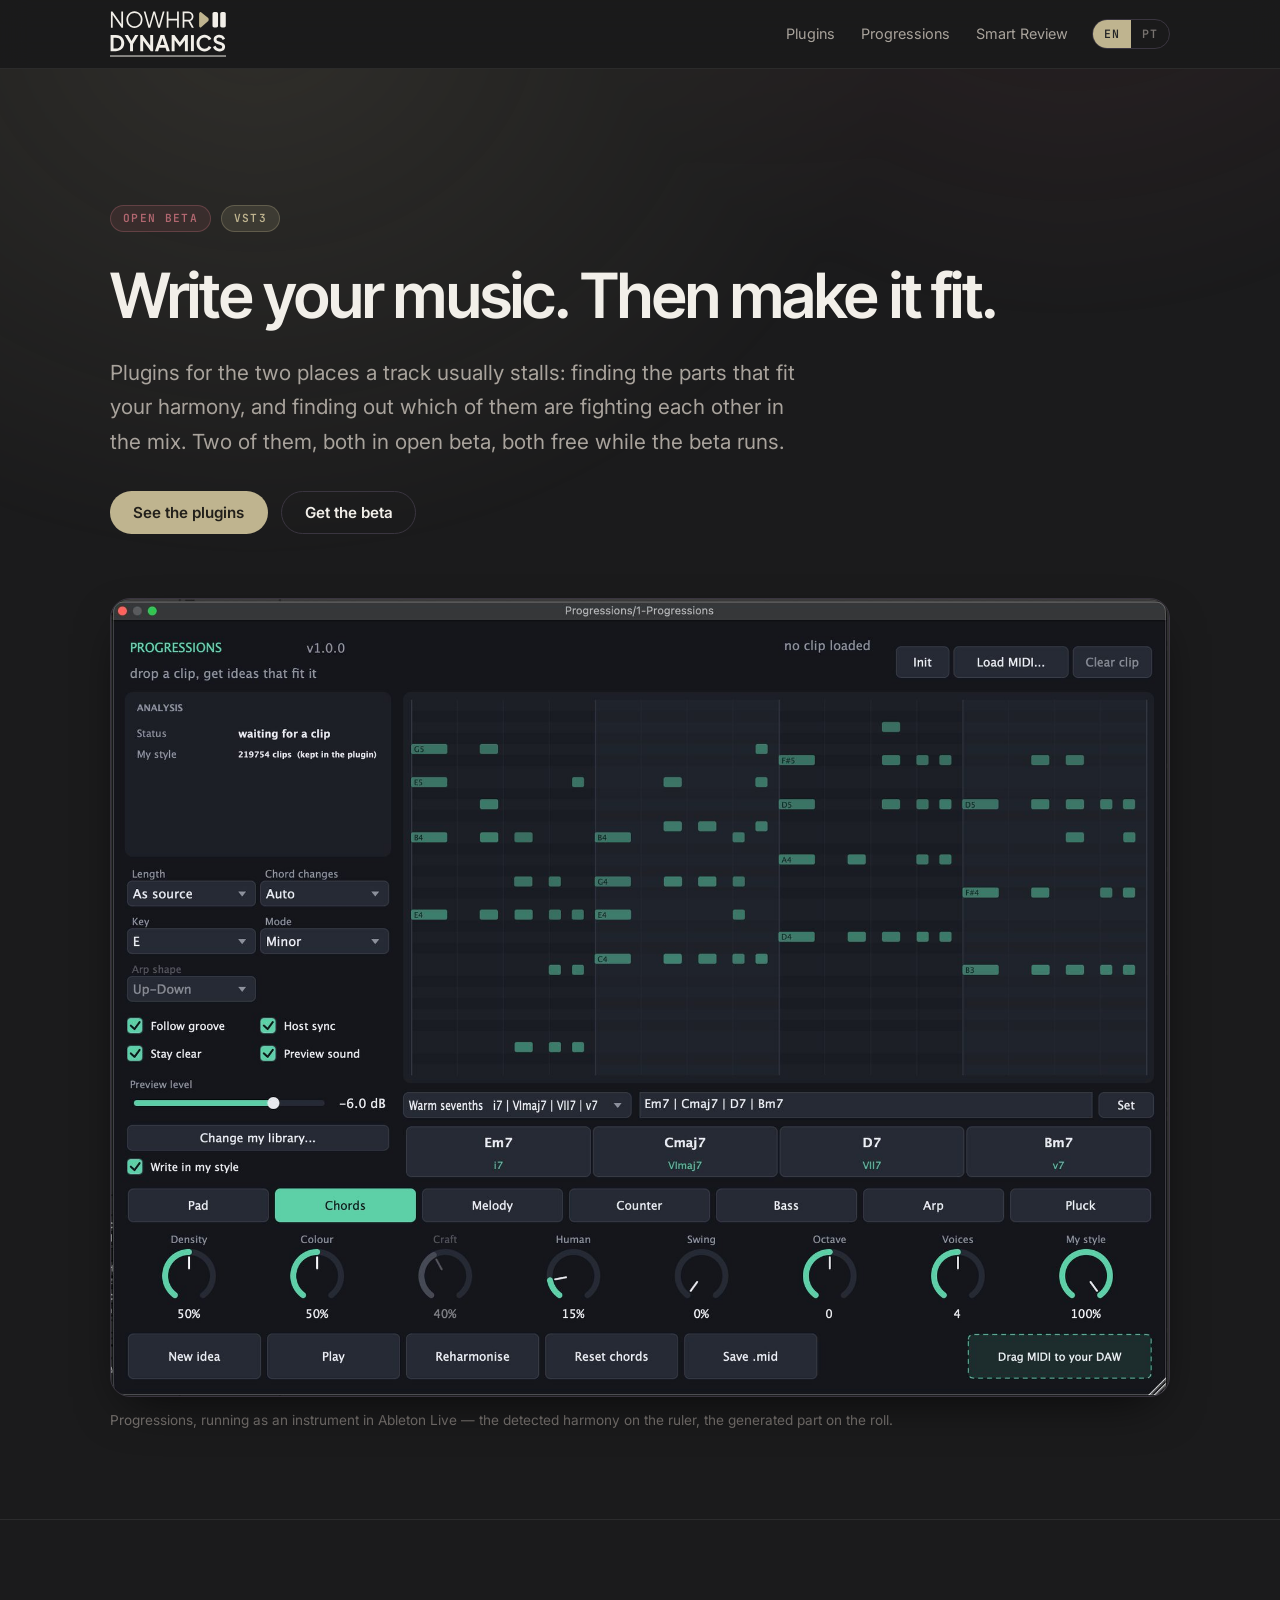
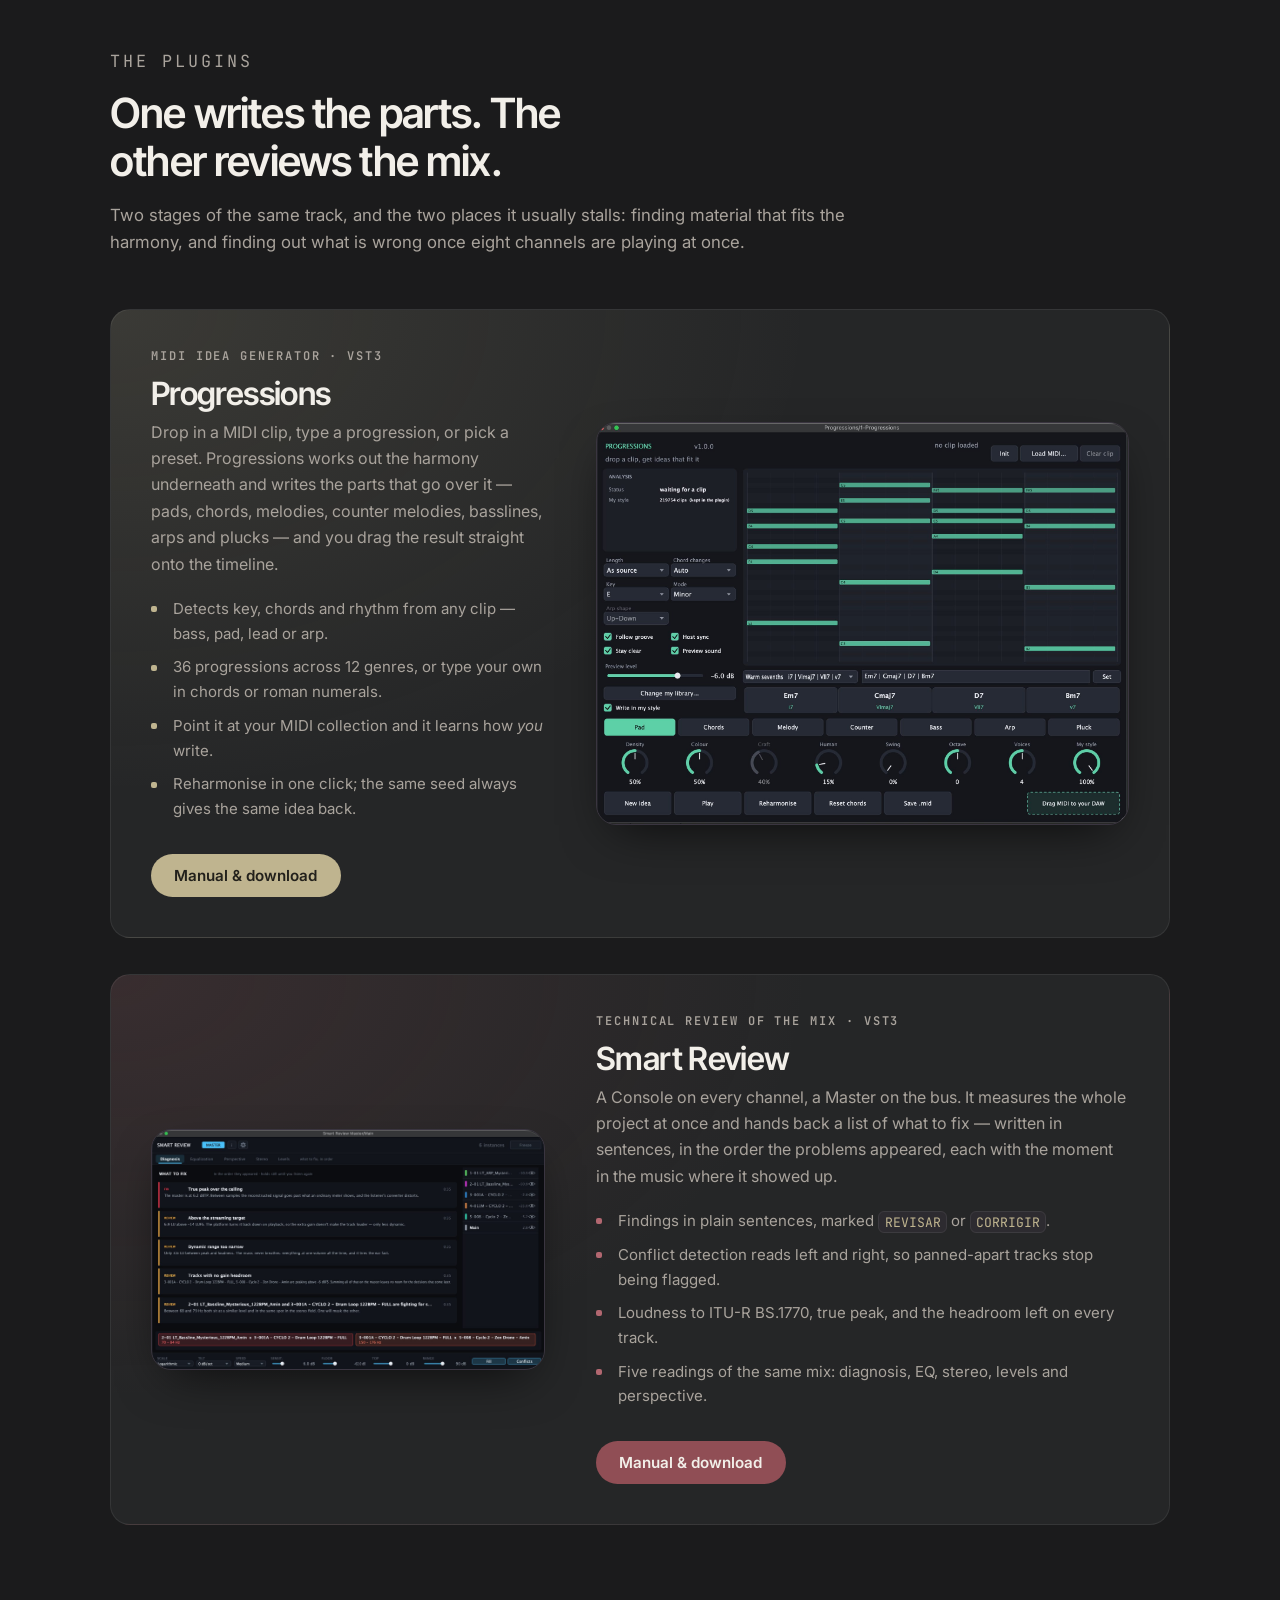
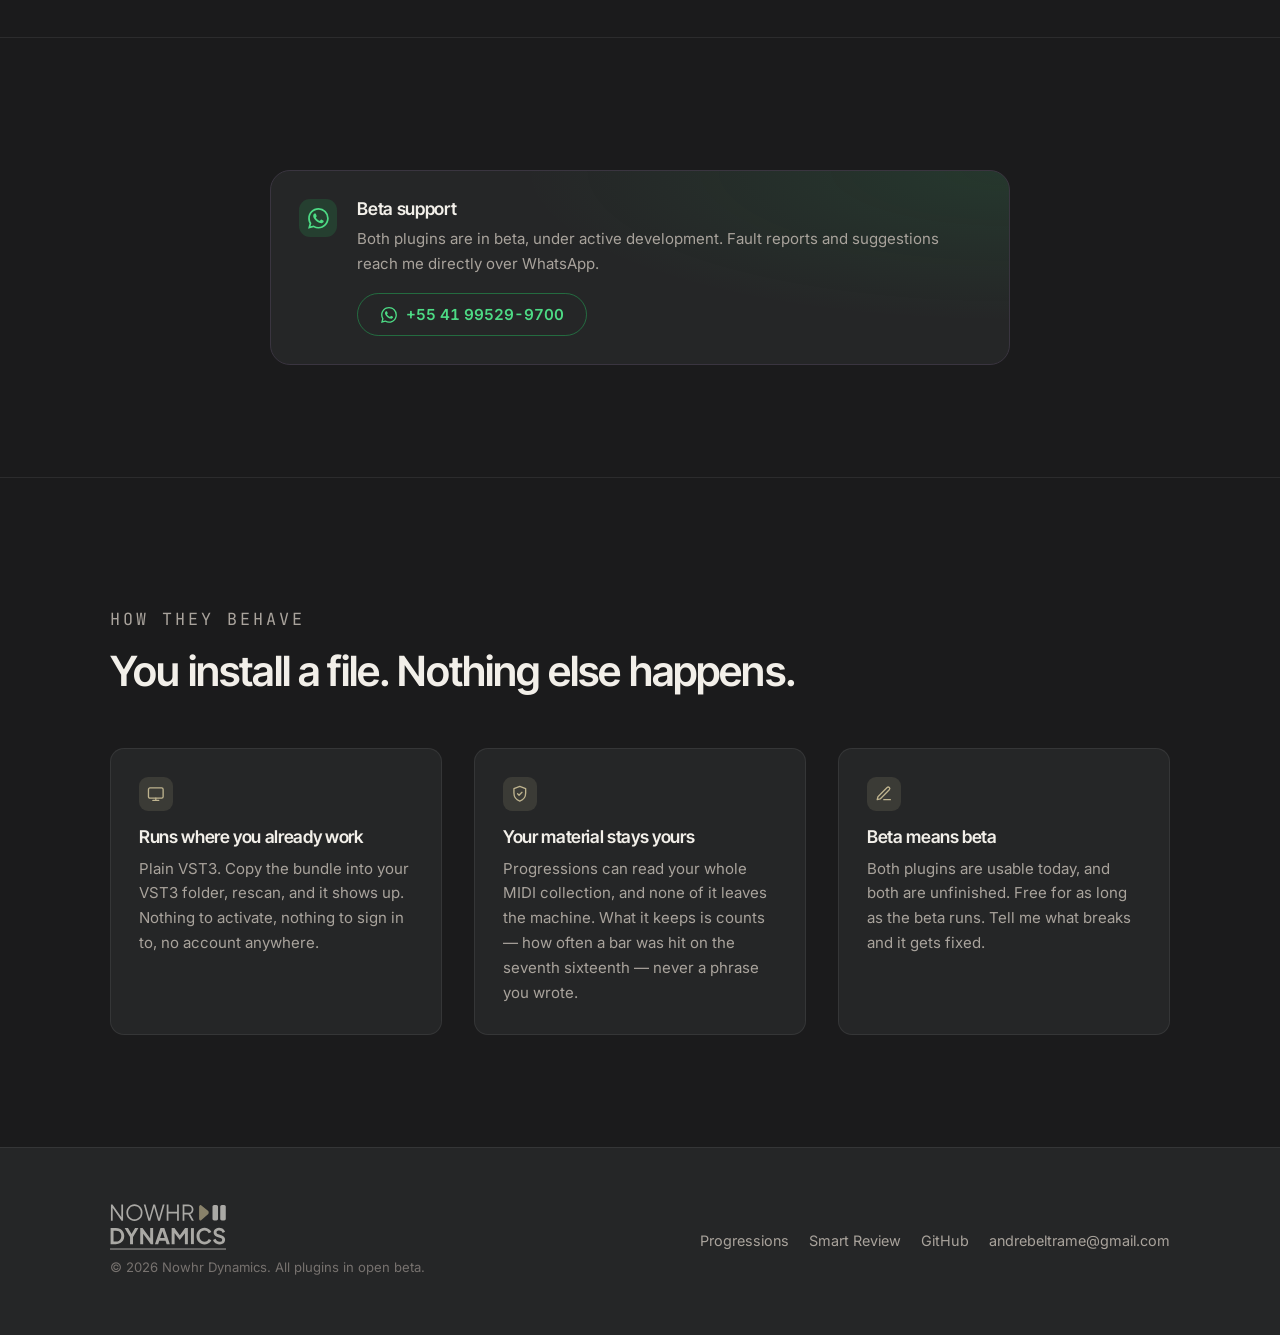
==== index.html @ dac2adcb "Screenshots follow the language, and so do the labels in them The plugin's interface is localised, s" ====
<!doctype html>
<html lang="pt-BR" data-lang="pt">
<head>
<meta charset="utf-8">
<meta name="viewport" content="width=device-width, initial-scale=1">
<title>Nowhr Dynamics — plugins para produção musical e mixagem</title>
<meta name="description" content="A Nowhr Dynamics faz plugins VST3 para produção musical e mixagem. O Progressions escreve as partes que combinam com a sua harmonia; o Smart Review diz o que corrigir na mixagem.">
<meta name="theme-color" content="#1b1b1c">
<link rel="icon" href="assets/img/favicon.svg" type="image/svg+xml">
<meta property="og:type" content="website">
<meta property="og:url" content="https://andrebeltrame.github.io/Website-Nowhr-Dynamics/">
<meta property="og:locale" content="pt_BR">
<meta property="og:locale:alternate" content="en_US">
<meta name="twitter:card" content="summary_large_image">
<meta property="og:title" content="Nowhr Dynamics">
<meta property="og:description" content="Plugins VST3 para produção musical e mixagem. Dois deles, os dois em beta aberto.">
<meta property="og:image" content="https://andrebeltrame.github.io/Website-Nowhr-Dynamics/assets/img/progressions-chords.jpg">
<script>
(function () {
  var l;
  try { l = localStorage.getItem('nowhr:lang'); } catch (e) {}
  if (l !== 'pt' && l !== 'en') l = /^en/i.test(navigator.language || '') ? 'en' : 'pt';
  document.documentElement.setAttribute('data-lang', l);
  document.documentElement.setAttribute('lang', l === 'pt' ? 'pt-BR' : 'en');
})();
</script>
<link rel="preconnect" href="https://fonts.googleapis.com">
<link rel="preconnect" href="https://fonts.gstatic.com" crossorigin>
<link rel="stylesheet" href="https://fonts.googleapis.com/css2?family=Inter+Tight:wght@500;600;700&family=Inter:wght@400;500;600&family=JetBrains+Mono:wght@400;600&display=swap">
<link rel="stylesheet" href="assets/css/site.css?v=19">
</head>

<body
  data-title-en="Nowhr Dynamics — plugins for music production and mixing"
  data-title-pt="Nowhr Dynamics — plugins para produção musical e mixagem"
  data-desc-en="Nowhr Dynamics builds VST3 plugins for music production and mixing. Progressions writes the parts that fit your harmony; Smart Review tells you what to fix in the mix."
  data-desc-pt="A Nowhr Dynamics faz plugins VST3 para produção musical e mixagem. O Progressions escreve as partes que combinam com a sua harmonia; o Smart Review diz o que corrigir na mixagem.">

<header class="site-header">
  <div class="wrap site-header__inner">
    <a class="brand" href="index.html" aria-label="Nowhr Dynamics">
      <img src="assets/img/logo.svg" alt="Nowhr Dynamics" width="118" height="46">
    </a>
    <nav class="site-nav">
      <a href="#plugins"><span lang="en">Plugins</span><span lang="pt">Plugins</span></a>
      <a href="progressions.html">Progressions</a>
      <a href="smart-review.html">Smart Review</a>
    </nav>
    <div class="lang-switch" role="group" aria-label="Language">
      <button type="button" data-lang="en" aria-pressed="false">EN</button>
      <button type="button" data-lang="pt" aria-pressed="true">PT</button>
    </div>
  </div>
</header>

<main>

  <!-- ============================================================ hero -- -->
  <section class="hero">
    <div class="wrap hero__inner">
      <div class="hero__meta">
        <span class="badge badge--beta">
          <span lang="en">Open beta</span><span lang="pt">Beta aberto</span>
        </span>
        <span class="badge badge--ver">VST3</span>
      </div>

      <!-- No lang="" on this one, on purpose: the tagline stays in English in
           both languages, the way a brand line usually does. -->
      <h1>Write your music. Then make it fit.</h1>

      <p class="hero__lede">
        <span lang="en">Plugins for the two places a track usually stalls: finding the parts that fit
          your harmony, and finding out which of them are fighting each other in the mix. Two of them,
          both in open beta, both free while the beta runs.</span>
        <span lang="pt">Plugins para os dois lugares onde uma música costuma travar: achar as partes que
          combinam com a sua harmonia, e descobrir quais delas estão brigando entre si na mixagem. São
          dois, os dois em beta aberto, os dois gratuitos enquanto o beta durar.</span>
      </p>

      <div class="btn-row">
        <a class="btn btn--primary" href="#plugins">
          <span lang="en">See the plugins</span><span lang="pt">Ver os plugins</span>
        </a>
        <a class="btn btn--ghost" href="progressions.html">
          <span lang="en">Get the beta</span><span lang="pt">Pegar o beta</span>
        </a>
      </div>

      <figure class="hero-shot">
        <div class="shot">
          <img src="assets/img/progressions-chords.jpg" width="1800" height="1356"
               alt="The Progressions plugin window: analysis panel, piano roll, chord ruler and part controls."
               fetchpriority="high">
        </div>
        <figcaption>
          <span lang="en">Progressions, running as an instrument in Ableton Live — the detected harmony on the
            ruler, the generated part on the roll.</span>
          <span lang="pt">O Progressions rodando como instrumento no Ableton Live — a harmonia detectada na
            régua, a parte gerada no piano roll.</span>
        </figcaption>
      </figure>
    </div>
  </section>

  <hr class="rule">

  <!-- ========================================================= plugins -- -->
  <section id="plugins">
    <div class="wrap">
      <div class="section-head">
        <p class="section-label"><span lang="en">The plugins</span><span lang="pt">Os plugins</span></p>
        <h2>
          <span lang="en">One writes the parts. The other reviews the mix.</span>
          <span lang="pt">Um escreve as partes. O outro revisa a mixagem.</span>
        </h2>
        <p>
          <span lang="en">Two stages of the same track, and the two places it usually stalls: finding material
            that fits the harmony, and finding out what is wrong once eight channels are playing at once.</span>
          <span lang="pt">Duas etapas da mesma música, e os dois lugares onde ela costuma travar: achar material
            que combine com a harmonia, e descobrir o que está errado quando são oito canais tocando juntos.</span>
        </p>
      </div>

      <!-- Progressions -->
      <article class="plugin-card">
        <div class="plugin-card__body">
          <p class="plugin-card__kicker">
            <span lang="en">MIDI idea generator · VST3</span>
            <span lang="pt">Gerador de ideias MIDI · VST3</span>
          </p>
          <h3>Progressions</h3>
          <p>
            <span lang="en">Drop in a MIDI clip, type a progression, or pick a preset. Progressions works out
              the harmony underneath and writes the parts that go over it — pads, chords, melodies, counter
              melodies, basslines, arps and plucks — and you drag the result straight onto the timeline.</span>
            <span lang="pt">Solte um clipe MIDI, digite uma progressão ou escolha um preset. O Progressions
              descobre a harmonia por trás e escreve as partes que vão por cima — pads, acordes, melodias,
              contracantos, baixos, arpejos e plucks — e você arrasta o resultado direto para a timeline.</span>
          </p>
          <ul>
            <li>
              <span lang="en">Detects key, chords and rhythm from any clip — bass, pad, lead or arp.</span>
              <span lang="pt">Detecta tonalidade, acordes e ritmo de qualquer clipe — baixo, pad, lead ou arpejo.</span>
            </li>
            <li>
              <span lang="en">36 progressions across 12 genres, or type your own in chords or roman numerals.</span>
              <span lang="pt">36 progressões em 12 gêneros, ou digite a sua em cifras ou graus.</span>
            </li>
            <li>
              <span lang="en">Point it at your MIDI collection and it learns how <em>you</em> write.</span>
              <span lang="pt">Aponte para a sua coleção de MIDIs e ele aprende como <em>você</em> escreve.</span>
            </li>
            <li>
              <span lang="en">Reharmonise in one click; the same seed always gives the same idea back.</span>
              <span lang="pt">Reharmoniza com um clique; a mesma semente sempre devolve a mesma ideia.</span>
            </li>
          </ul>
          <div class="btn-row">
            <a class="btn btn--primary" href="progressions.html">
              <span lang="en">Manual &amp; download</span><span lang="pt">Manual e download</span>
            </a>
          </div>
        </div>
        <div class="plugin-card__media">
          <div class="shot">
            <img src="assets/img/progressions-pad.jpg" width="1800" height="1359" loading="lazy"
                 alt="Progressions with the Pad part selected, showing sustained chord voicings on the piano roll.">
          </div>
        </div>
      </article>

      <!-- Smart Review -->
      <article class="plugin-card plugin-card--flip accent-rose">
        <div class="plugin-card__body">
          <p class="plugin-card__kicker">
            <span lang="en">Technical review of the mix · VST3</span>
            <span lang="pt">Revisão técnica da mixagem · VST3</span>
          </p>
          <h3>Smart Review</h3>
          <p>
            <span lang="en">A Console on every channel, a Master on the bus. It measures the whole project at
              once and hands back a list of what to fix — written in sentences, in the order the problems
              appeared, each with the moment in the music where it showed up.</span>
            <span lang="pt">Um Console em cada canal, um Master no barramento. Ele mede o projeto inteiro de uma
              vez e devolve uma lista do que corrigir — escrita em frases, na ordem em que os problemas
              apareceram, cada uma com o momento da música em que surgiu.</span>
          </p>
          <ul>
            <li>
              <span lang="en">Findings in plain sentences, marked <code>REVISAR</code> or <code>CORRIGIR</code>.</span>
              <span lang="pt">Achados em frases, marcados como <code>REVISAR</code> ou <code>CORRIGIR</code>.</span>
            </li>
            <li>
              <span lang="en">Conflict detection reads left and right, so panned-apart tracks stop being flagged.</span>
              <span lang="pt">A detecção de conflito lê L e R, então faixas em lados opostos param de ser acusadas.</span>
            </li>
            <li>
              <span lang="en">Loudness to ITU-R BS.1770, true peak, and the headroom left on every track.</span>
              <span lang="pt">Loudness pela ITU-R BS.1770, pico real, e a folga que sobra em cada faixa.</span>
            </li>
            <li>
              <span lang="en">Five readings of the same mix: diagnosis, EQ, stereo, levels and perspective.</span>
              <span lang="pt">Cinco leituras da mesma mixagem: diagnóstico, EQ, stereo, níveis e perspectiva.</span>
            </li>
          </ul>
          <div class="btn-row">
            <a class="btn btn--rose" href="smart-review.html">
              <span lang="en">Manual &amp; download</span><span lang="pt">Manual e download</span>
            </a>
          </div>
        </div>
        <div class="plugin-card__media">
          <div class="shot">
            <img src="assets/img/sr-diagnostico.jpg" width="1800" height="1100" loading="lazy"
                 data-img-pt="assets/img/sr-diagnostico.jpg"
                 data-img-en="assets/img/sr-diagnostico-en.jpg"
                 alt="Aba Diagnóstico do Smart Review, listando o que corrigir em frases."
                 data-alt-pt="Aba Diagnóstico do Smart Review, listando o que corrigir em frases."
                 data-alt-en="Smart Review on the Diagnosis tab, listing what to fix as sentences.">
          </div>
        </div>
      </article>
    </div>
  </section>

  <hr class="rule">

  <!-- ========================================================= support -- -->
  <section id="support">
    <div class="wrap wrap--narrow">
      <div class="support">
        <div class="support__icon" aria-hidden="true"><svg viewBox="0 0 24 24" fill="currentColor" aria-hidden="true"><path d="M17.472 14.382c-.297-.149-1.758-.867-2.03-.967-.273-.099-.471-.148-.67.15-.197.297-.767.966-.94 1.164-.173.199-.347.223-.644.075-.297-.15-1.255-.463-2.39-1.475-.883-.788-1.48-1.761-1.653-2.059-.173-.297-.018-.458.13-.606.134-.133.298-.347.446-.52.149-.174.198-.298.298-.497.099-.198.05-.371-.025-.52-.075-.149-.669-1.612-.916-2.207-.242-.579-.487-.5-.669-.51-.173-.008-.371-.01-.57-.01-.198 0-.52.074-.792.372-.272.297-1.04 1.016-1.04 2.479 0 1.462 1.065 2.875 1.213 3.074.149.198 2.096 3.2 5.077 4.487.709.306 1.262.489 1.694.625.712.227 1.36.195 1.872.118.571-.085 1.758-.719 2.006-1.413.248-.694.248-1.289.173-1.413-.074-.124-.272-.198-.57-.347M12.05 21.785h-.004a9.87 9.87 0 0 1-5.031-1.378l-.361-.214-3.741.982.998-3.648-.235-.374a9.86 9.86 0 0 1-1.51-5.26c.001-5.45 4.436-9.884 9.888-9.884 2.64 0 5.122 1.03 6.988 2.898a9.825 9.825 0 0 1 2.893 6.994c-.003 5.45-4.437 9.884-9.885 9.884m8.413-18.297A11.815 11.815 0 0 0 12.05 0C5.495 0 .16 5.335.157 11.892c0 2.096.547 4.142 1.588 5.945L.057 24l6.305-1.654a11.882 11.882 0 0 0 5.683 1.448h.005c6.554 0 11.89-5.335 11.893-11.893a11.821 11.821 0 0 0-3.48-8.413Z"/></svg></div>
        <div class="support__body">
          <h3>
            <span lang="en">Beta support</span>
            <span lang="pt">Suporte ao beta</span>
          </h3>
          <p>
            <span lang="en">Both plugins are in beta, under active development. Fault reports and suggestions
              reach me directly over WhatsApp.</span>
            <span lang="pt">Os dois plugins estão em versão beta, sob desenvolvimento ativo. Relatos de falha e sugestões
              chegam diretamente a mim pelo WhatsApp.</span>
          </p>
        </div>
        <a class="btn btn--ghost support__cta" data-whatsapp href="https://wa.me/" target="_blank"
           rel="noopener noreferrer"
           data-wa-pt="Olá! Vim pelo site da Nowhr Dynamics e queria falar sobre os plugins:"
           data-wa-en="Hi! I came from the Nowhr Dynamics site and I would like to talk about the plugins:">
          <svg viewBox="0 0 24 24" fill="currentColor" aria-hidden="true"><path d="M17.472 14.382c-.297-.149-1.758-.867-2.03-.967-.273-.099-.471-.148-.67.15-.197.297-.767.966-.94 1.164-.173.199-.347.223-.644.075-.297-.15-1.255-.463-2.39-1.475-.883-.788-1.48-1.761-1.653-2.059-.173-.297-.018-.458.13-.606.134-.133.298-.347.446-.52.149-.174.198-.298.298-.497.099-.198.05-.371-.025-.52-.075-.149-.669-1.612-.916-2.207-.242-.579-.487-.5-.669-.51-.173-.008-.371-.01-.57-.01-.198 0-.52.074-.792.372-.272.297-1.04 1.016-1.04 2.479 0 1.462 1.065 2.875 1.213 3.074.149.198 2.096 3.2 5.077 4.487.709.306 1.262.489 1.694.625.712.227 1.36.195 1.872.118.571-.085 1.758-.719 2.006-1.413.248-.694.248-1.289.173-1.413-.074-.124-.272-.198-.57-.347M12.05 21.785h-.004a9.87 9.87 0 0 1-5.031-1.378l-.361-.214-3.741.982.998-3.648-.235-.374a9.86 9.86 0 0 1-1.51-5.26c.001-5.45 4.436-9.884 9.888-9.884 2.64 0 5.122 1.03 6.988 2.898a9.825 9.825 0 0 1 2.893 6.994c-.003 5.45-4.437 9.884-9.885 9.884m8.413-18.297A11.815 11.815 0 0 0 12.05 0C5.495 0 .16 5.335.157 11.892c0 2.096.547 4.142 1.588 5.945L.057 24l6.305-1.654a11.882 11.882 0 0 0 5.683 1.448h.005c6.554 0 11.89-5.335 11.893-11.893a11.821 11.821 0 0 0-3.48-8.413Z"/></svg>
          <span data-whatsapp-number>WhatsApp</span>
        </a>
      </div>
    </div>
  </section>
  <hr class="rule">

  <!-- ======================================================== approach -- -->
  <section id="approach">
    <div class="wrap">
      <div class="section-head">
        <p class="section-label"><span lang="en">How they behave</span><span lang="pt">Como eles se comportam</span></p>
        <h2>
          <span lang="en">You install a file. Nothing else happens.</span>
          <span lang="pt">Você instala um arquivo. Mais nada acontece.</span>
        </h2>
      </div>

      <div class="cols">
        <div class="card">
          <div class="card__icon" aria-hidden="true">
            <svg viewBox="0 0 24 24" fill="none" stroke="currentColor" stroke-width="1.8" stroke-linecap="round" stroke-linejoin="round"><rect x="2" y="4" width="20" height="14" rx="2"/><path d="M8 21h8M12 18v3"/></svg>
          </div>
          <h3>
            <span lang="en">Runs where you already work</span>
            <span lang="pt">Roda onde você já trabalha</span>
          </h3>
          <p>
            <span lang="en">Plain VST3. Copy the bundle into your VST3 folder, rescan, and it shows up.
              Nothing to activate, nothing to sign in to, no account anywhere.</span>
            <span lang="pt">VST3 puro. Copie o bundle para a sua pasta VST3, mande reescanear e ele aparece.
              Nada para ativar, nada para logar, conta nenhuma em lugar nenhum.</span>
          </p>
        </div>

        <div class="card">
          <div class="card__icon" aria-hidden="true">
            <svg viewBox="0 0 24 24" fill="none" stroke="currentColor" stroke-width="1.8" stroke-linecap="round" stroke-linejoin="round"><path d="M12 2 4 5v6c0 5 3.4 9.4 8 11 4.6-1.6 8-6 8-11V5z"/><path d="m9 12 2 2 4-4"/></svg>
          </div>
          <h3>
            <span lang="en">Your material stays yours</span>
            <span lang="pt">Seu material continua seu</span>
          </h3>
          <p>
            <span lang="en">Progressions can read your whole MIDI collection, and none of it leaves the
              machine. What it keeps is counts — how often a bar was hit on the seventh sixteenth — never a
              phrase you wrote.</span>
            <span lang="pt">O Progressions pode ler a sua coleção de MIDIs inteira, e nada sai da máquina.
              O que fica são contagens — quantas vezes um compasso teve ataque na sétima semicolcheia — nunca
              uma frase sua.</span>
          </p>
        </div>

        <div class="card">
          <div class="card__icon" aria-hidden="true">
            <svg viewBox="0 0 24 24" fill="none" stroke="currentColor" stroke-width="1.8" stroke-linecap="round" stroke-linejoin="round"><path d="M12 20h9"/><path d="M16.5 3.5a2.1 2.1 0 0 1 3 3L7 19l-4 1 1-4z"/></svg>
          </div>
          <h3>
            <span lang="en">Beta means beta</span>
            <span lang="pt">Beta é beta mesmo</span>
          </h3>
          <p>
            <span lang="en">Both plugins are usable today, and both are unfinished. Free for as long as the
              beta runs. Tell me what breaks and it gets fixed.</span>
            <span lang="pt">Os dois plugins já dão para usar, e os dois estão inacabados. Gratuitos enquanto o
              beta durar. Me conte o que quebrar que eu conserto.</span>
          </p>
        </div>
      </div>
    </div>
  </section>

</main>

<footer class="site-footer">
  <div class="wrap site-footer__inner">
    <div>
      <a class="brand" href="index.html" aria-label="Nowhr Dynamics">
        <img src="assets/img/logo.svg" alt="Nowhr Dynamics" width="104" height="41" style="opacity:.65">
      </a>
      <small>
        <span lang="en">© <span data-year></span> Nowhr Dynamics. All plugins in open beta.</span>
        <span lang="pt">© <span data-year></span> Nowhr Dynamics. Todos os plugins em beta aberto.</span>
      </small>
    </div>
    <nav>
      <a href="progressions.html">Progressions</a>
      <a href="smart-review.html">Smart Review</a>
      <a href="#" data-repo>GitHub</a>
      <a href="#" data-email data-email-text>email</a>
    </nav>
  </div>
</footer>

<script src="assets/js/config.js?v=19"></script>
<script src="assets/js/site.js?v=19"></script>
</body>
</html>
---- assets/css/site.css ----
/* ==========================================================================
   Nowhr Dynamics — site styles
   Palette: Sand BFB48F · Taupe Grey 564E58 · Burnt Rose 904E55
            Parchment F2EFE9 · Carbon Black 252627
   ========================================================================== */

:root {
  --bg:         #1b1b1c;
  --surface:    #252627;
  --surface-2:  #2d2b30;
  --line:       #3a3540;
  --line-soft:  rgba(242, 239, 233, 0.08);

  --ink:        #f2efe9;
  --ink-dim:    #a9a39c;
  --ink-faint:  #77726f;

  --sand:       #bfb48f;
  --sand-soft:  rgba(191, 180, 143, 0.14);
  --rose:       #904e55;
  --rose-lift:  #b26770;
  --rose-soft:  rgba(144, 78, 85, 0.18);
  --taupe:      #564e58;

  --accent:     var(--sand);
  --accent-soft: var(--sand-soft);

  --font-display: "Inter Tight", "Inter", system-ui, -apple-system, sans-serif;
  --font-body:    "Inter", system-ui, -apple-system, "Helvetica Neue", sans-serif;
  --font-mono:    "JetBrains Mono", ui-monospace, "SFMono-Regular", Menlo, monospace;

  --gutter: clamp(1.25rem, 4vw, 2.5rem);
  --radius: 14px;
  --radius-lg: 20px;

  --shadow: 0 18px 50px -18px rgba(0, 0, 0, 0.75);
}

/* Grid Frequency pages/sections lean on the rose accent. */
.accent-rose {
  --accent: var(--rose-lift);
  --accent-soft: var(--rose-soft);
}

/* --------------------------------------------------------------- reset -- */

*, *::before, *::after { box-sizing: border-box; }

html {
  scroll-behavior: smooth;
  scroll-padding-top: 5.5rem;
  -webkit-text-size-adjust: 100%;
}

body {
  margin: 0;
  background: var(--bg);
  color: var(--ink);
  font-family: var(--font-body);
  font-size: 1rem;
  line-height: 1.65;
  -webkit-font-smoothing: antialiased;
  overflow-x: hidden;
}

img, svg { max-width: 100%; display: block; }
a { color: inherit; }

h1, h2, h3, h4 {
  font-family: var(--font-display);
  font-weight: 600;
  line-height: 1.15;
  letter-spacing: -0.02em;
  margin: 0;
  text-wrap: balance;
}

p { margin: 0 0 1rem; }
p:last-child { margin-bottom: 0; }

::selection { background: var(--sand); color: var(--surface); }

:focus-visible {
  outline: 2px solid var(--sand);
  outline-offset: 3px;
  border-radius: 4px;
}

/* ------------------------------------------------------ language toggle -- */
/* Both languages live in the markup; CSS shows one. Default is English, so
   the page reads correctly before any JavaScript runs. */

body [lang="en"], body [lang="pt"] { display: none; }
html[data-lang="en"] body [lang="en"] { display: revert; }
html[data-lang="pt"] body [lang="pt"] { display: revert; }

/* --------------------------------------------------------------- layout -- */

.wrap {
  width: 100%;
  max-width: 1140px;
  margin-inline: auto;
  padding-inline: var(--gutter);
}

.wrap--narrow { max-width: 820px; }

section { padding-block: clamp(3.5rem, 9vw, 7rem); }

.section-label {
  font-family: var(--font-mono);
  font-size: 0.72rem;
  letter-spacing: 0.18em;
  text-transform: uppercase;
  color: var(--accent);
  margin-bottom: 0.9rem;
}

.section-head { max-width: 46rem; margin-bottom: clamp(2rem, 5vw, 3.25rem); }
.section-head h2 { font-size: clamp(1.75rem, 4vw, 2.6rem); }
.section-head p { color: var(--ink-dim); font-size: 1.05rem; margin-top: 1rem; }

.rule { height: 1px; background: var(--line-soft); border: 0; margin: 0; }

/* --------------------------------------------------------------- header -- */

.site-header {
  position: sticky;
  top: 0;
  z-index: 50;
  background: rgba(27, 27, 28, 0.82);
  backdrop-filter: blur(14px) saturate(140%);
  -webkit-backdrop-filter: blur(14px) saturate(140%);
  border-bottom: 1px solid var(--line-soft);
}

.site-header__inner {
  display: flex;
  align-items: center;
  gap: 1.5rem;
  min-height: 4.25rem;
}

.brand {
  display: inline-flex;
  align-items: center;
  color: var(--ink);
  text-decoration: none;
  flex: 0 0 auto;
  transition: color 0.2s;
}
.brand:hover { color: var(--sand); }
.brand svg, .brand img { width: 118px; height: auto; }

.site-nav {
  margin-left: auto;
  display: flex;
  align-items: center;
  gap: clamp(0.75rem, 2vw, 1.75rem);
}

.site-nav a {
  font-size: 0.9rem;
  color: var(--ink-dim);
  text-decoration: none;
  transition: color 0.18s;
  white-space: nowrap;
}
.site-nav a:hover, .site-nav a[aria-current="page"] { color: var(--ink); }

.lang-switch {
  display: inline-flex;
  border: 1px solid var(--line);
  border-radius: 999px;
  overflow: hidden;
  flex: 0 0 auto;
}

.lang-switch button {
  appearance: none;
  border: 0;
  background: transparent;
  color: var(--ink-faint);
  font: 600 0.72rem/1 var(--font-mono);
  letter-spacing: 0.08em;
  padding: 0.5rem 0.7rem;
  cursor: pointer;
  transition: background 0.18s, color 0.18s;
}
.lang-switch button:hover { color: var(--ink); }
.lang-switch button[aria-pressed="true"] { background: var(--sand); color: var(--surface); }

/* Narrow screens: brand and language on one line, the links on their own
   scrollable row underneath, so nothing ever falls off the right edge. */
@media (max-width: 780px) {
  .site-header__inner {
    flex-wrap: wrap;
    gap: 0.25rem 1rem;
    min-height: 0;
    padding-block: 0.7rem 0.55rem;
  }
  .brand img { width: 96px; }
  .lang-switch { margin-left: auto; }
  .site-nav {
    order: 3;
    flex-basis: 100%;
    margin-left: 0;
    gap: 1.1rem;
    overflow-x: auto;
    scrollbar-width: none;
    -webkit-overflow-scrolling: touch;
  }
  .site-nav::-webkit-scrollbar { display: none; }
}

/* -------------------------------------------------------------- buttons -- */

.btn {
  display: inline-flex;
  align-items: center;
  justify-content: center;
  gap: 0.55rem;
  padding: 0.8rem 1.4rem;
  border-radius: 999px;
  border: 1px solid transparent;
  font: 600 0.95rem/1 var(--font-body);
  text-decoration: none;
  cursor: pointer;
  transition: transform 0.15s, background 0.18s, border-color 0.18s, color 0.18s;
}
.btn:active { transform: translateY(1px); }

.btn--primary { background: var(--sand); color: #22201b; }
.btn--primary:hover { background: #d2c8a6; }

.btn--rose { background: var(--rose); color: var(--ink); }
.btn--rose:hover { background: var(--rose-lift); }

.btn--ghost { border-color: var(--line); color: var(--ink); background: transparent; }
.btn--ghost:hover { border-color: var(--sand); color: var(--sand); }

.btn--block { width: 100%; }

.btn svg { width: 1.05em; height: 1.05em; flex: 0 0 auto; }

.btn-row {
  display: flex;
  flex-wrap: wrap;
  gap: 0.85rem;
  margin-top: 2rem;
}

/* --------------------------------------------------------------- badges -- */

.badge {
  display: inline-flex;
  align-items: center;
  gap: 0.45rem;
  padding: 0.3rem 0.75rem;
  border-radius: 999px;
  font: 600 0.7rem/1.4 var(--font-mono);
  letter-spacing: 0.12em;
  text-transform: uppercase;
}
.badge--beta { background: var(--rose-soft); color: var(--rose-lift); border: 1px solid rgba(178, 103, 112, 0.35); }
.badge--ver  { background: var(--sand-soft); color: var(--sand); border: 1px solid rgba(191, 180, 143, 0.28); }

/* ----------------------------------------------------------------- hero -- */

.hero {
  position: relative;
  padding-block: clamp(4rem, 12vw, 8.5rem) clamp(3rem, 8vw, 5.5rem);
  overflow: hidden;
}

.hero::before {
  content: "";
  position: absolute;
  inset: -40% -10% auto -10%;
  height: 90%;
  background:
    radial-gradient(60% 60% at 25% 40%, rgba(191, 180, 143, 0.13), transparent 70%),
    radial-gradient(50% 55% at 78% 25%, rgba(144, 78, 85, 0.16), transparent 70%);
  pointer-events: none;
  filter: blur(10px);
}

.hero__inner { position: relative; }

/* The measure is in ch so it holds whatever the headline says: a three-word
   product name and a two-clause sentence both land on two or three lines. */
.hero h1 {
  font-size: clamp(2.2rem, 5.4vw, 3.9rem);
  letter-spacing: -0.03em;
  max-width: 24ch;
}

.hero__lede {
  font-size: clamp(1.05rem, 2.2vw, 1.3rem);
  color: var(--ink-dim);
  max-width: 54ch;
  margin-top: 1.5rem;
}

.hero__meta {
  display: flex;
  flex-wrap: wrap;
  gap: 0.6rem;
  margin-bottom: 1.75rem;
}

/* ---------------------------------------------------------------- shots -- */

.shot {
  border: 1px solid var(--line);
  border-radius: var(--radius-lg);
  overflow: hidden;
  background: var(--surface);
  box-shadow: var(--shadow);
  position: relative;
}

.shot::after {
  content: "";
  position: absolute;
  inset: 0;
  border-radius: inherit;
  pointer-events: none;
  box-shadow: inset 0 1px 0 rgba(242, 239, 233, 0.06);
}

.shot img { width: 100%; height: auto; }

figure { margin: 0; }

figcaption {
  margin-top: 0.85rem;
  font-size: 0.85rem;
  color: var(--ink-faint);
  line-height: 1.5;
}

.hero-shot { margin-top: clamp(2.5rem, 6vw, 4rem); }

/* ---------------------------------------------------------- plugin card -- */

.plugin-card {
  display: grid;
  grid-template-columns: minmax(0, 1fr);
  gap: clamp(1.75rem, 4vw, 3.25rem);
  align-items: center;
  padding: clamp(1.5rem, 3.5vw, 2.5rem);
  border: 1px solid var(--line-soft);
  border-radius: var(--radius-lg);
  background:
    radial-gradient(120% 140% at 0% 0%, var(--accent-soft), transparent 55%),
    var(--surface);
}

.plugin-card + .plugin-card { margin-top: clamp(1.5rem, 3vw, 2.25rem); }

@media (min-width: 900px) {
  .plugin-card { grid-template-columns: minmax(0, 0.85fr) minmax(0, 1.15fr); }
  .plugin-card--flip .plugin-card__media { order: -1; }
}

.plugin-card h3 { font-size: clamp(1.5rem, 3vw, 2rem); margin-bottom: 0.35rem; }

.plugin-card__kicker {
  font: 600 0.75rem/1 var(--font-mono);
  letter-spacing: 0.16em;
  text-transform: uppercase;
  color: var(--accent);
  margin-bottom: 0.9rem;
}

.plugin-card p { color: var(--ink-dim); }

.plugin-card ul {
  list-style: none;
  margin: 1.25rem 0 0;
  padding: 0;
  display: grid;
  gap: 0.55rem;
}

.plugin-card li {
  position: relative;
  padding-left: 1.4rem;
  font-size: 0.94rem;
  color: var(--ink-dim);
}

.plugin-card li::before {
  content: "";
  position: absolute;
  left: 0;
  top: 0.62em;
  width: 6px;
  height: 6px;
  border-radius: 2px;
  background: var(--accent);
}

/* ---------------------------------------------------------------- grids -- */

.cols {
  display: grid;
  gap: clamp(1.25rem, 3vw, 2rem);
  grid-template-columns: repeat(auto-fit, minmax(min(100%, 16rem), 1fr));
}

.card {
  padding: clamp(1.25rem, 2.5vw, 1.75rem);
  border: 1px solid var(--line-soft);
  border-radius: var(--radius);
  background: var(--surface);
}

.card h3 { font-size: 1.1rem; margin-bottom: 0.6rem; }
.card p  { color: var(--ink-dim); font-size: 0.94rem; }

.card__icon {
  width: 2.1rem;
  height: 2.1rem;
  display: grid;
  place-items: center;
  border-radius: 9px;
  background: var(--accent-soft);
  color: var(--accent);
  margin-bottom: 1rem;
}
.card__icon svg { width: 1.1rem; height: 1.1rem; }

/* ------------------------------------------------------ feature stripes -- */

.feature {
  display: grid;
  gap: clamp(1.75rem, 4vw, 3.5rem);
  align-items: center;
}

@media (min-width: 900px) {
  .feature { grid-template-columns: minmax(0, 1fr) minmax(0, 1.25fr); }
  .feature--flip .feature__media { order: -1; }
}

.feature + .feature { margin-top: clamp(3rem, 7vw, 5.5rem); }

.feature h3 { font-size: clamp(1.35rem, 2.6vw, 1.8rem); margin-bottom: 0.9rem; }
.feature p  { color: var(--ink-dim); }

/* ----------------------------------------------------------- beta / form -- */

.gate {
  border: 1px solid var(--line);
  border-radius: var(--radius-lg);
  background: var(--surface);
  padding: clamp(1.5rem, 4vw, 2.75rem);
  box-shadow: var(--shadow);
}

.gate h2 { font-size: clamp(1.4rem, 3vw, 1.9rem); }
.gate__sub { color: var(--ink-dim); margin-top: 0.75rem; }

/* Four fields want to land as 2×2, not 3+1: the min track is wide enough that
   a third column never fits inside the gate's column width. */
.field-grid {
  display: grid;
  gap: 1rem;
  grid-template-columns: repeat(auto-fit, minmax(min(100%, 18rem), 1fr));
  margin-top: 1.75rem;
}

.field { display: grid; gap: 0.4rem; }
.field--wide { grid-column: 1 / -1; }

.field label {
  font: 600 0.78rem/1.3 var(--font-mono);
  letter-spacing: 0.09em;
  text-transform: uppercase;
  color: var(--ink-faint);
}

.field input,
.field select {
  appearance: none;
  width: 100%;
  padding: 0.75rem 0.9rem;
  border-radius: 10px;
  border: 1px solid var(--line);
  background: var(--bg);
  color: var(--ink);
  font: 400 0.98rem/1.4 var(--font-body);
  transition: border-color 0.18s, background 0.18s;
}
.field input::placeholder { color: var(--ink-faint); }
.field input:focus, .field select:focus { border-color: var(--sand); outline: none; }

.field select {
  background-image: url("data:image/svg+xml;utf8,<svg xmlns='http://www.w3.org/2000/svg' viewBox='0 0 12 8' fill='none' stroke='%23a9a39c' stroke-width='1.6'><path d='M1 1.5 6 6.5 11 1.5'/></svg>");
  background-repeat: no-repeat;
  background-position: right 0.9rem center;
  background-size: 12px;
  padding-right: 2.4rem;
  cursor: pointer;
}

.consent {
  display: flex;
  gap: 0.7rem;
  align-items: flex-start;
  margin-top: 1.25rem;
  font-size: 0.88rem;
  color: var(--ink-dim);
}
.consent input { margin-top: 0.25rem; accent-color: var(--sand); width: 1rem; height: 1rem; }

.hp { position: absolute; left: -9999px; width: 1px; height: 1px; overflow: hidden; }

.form-note {
  margin-top: 1rem;
  font-size: 0.82rem;
  color: var(--ink-faint);
}

.form-error {
  margin-top: 1rem;
  padding: 0.7rem 0.9rem;
  border-radius: 10px;
  background: var(--rose-soft);
  border: 1px solid rgba(178, 103, 112, 0.35);
  color: var(--rose-lift);
  font-size: 0.9rem;
}

[hidden] { display: none !important; }

/* -------------------------------------------------------- download panel -- */

.dl-head {
  display: flex;
  flex-wrap: wrap;
  align-items: center;
  gap: 0.75rem;
  margin-bottom: 0.5rem;
}

.dl-check {
  width: 1.6rem;
  height: 1.6rem;
  display: grid;
  place-items: center;
  border-radius: 999px;
  background: var(--sand);
  color: var(--surface);
  flex: 0 0 auto;
}
.dl-check svg { width: 0.9rem; height: 0.9rem; }

.dl-grid {
  display: grid;
  gap: 1rem;
  grid-template-columns: repeat(auto-fit, minmax(min(100%, 14rem), 1fr));
  margin-top: 1.75rem;
}

.dl-tile {
  display: flex;
  flex-direction: column;
  gap: 0.35rem;
  padding: 1.25rem;
  border: 1px solid var(--line);
  border-radius: var(--radius);
  background: var(--bg);
  text-decoration: none;
  transition: border-color 0.18s, transform 0.15s;
}
.dl-tile:hover { border-color: var(--sand); transform: translateY(-2px); }

.dl-tile__os { font: 600 1.02rem/1.3 var(--font-display); }
.dl-tile__meta { font: 400 0.82rem/1.4 var(--font-mono); color: var(--ink-faint); }

/* ------------------------------------------------------ beta support ----- */

.support {
  display: grid;
  gap: 1rem 1.25rem;
  align-items: start;
  grid-template-columns: auto minmax(0, 1fr);
  margin-top: 1.25rem;
  padding: clamp(1.25rem, 3vw, 1.75rem);
  border: 1px solid var(--line);
  border-radius: var(--radius-lg);
  background:
    radial-gradient(110% 130% at 100% 0%, rgba(37, 211, 102, 0.10), transparent 60%),
    var(--surface);
}

.support__icon {
  width: 2.4rem;
  height: 2.4rem;
  display: grid;
  place-items: center;
  border-radius: 11px;
  background: rgba(37, 211, 102, 0.14);
  color: #4ddb85;
}
.support__icon svg { width: 1.3rem; height: 1.3rem; }

.support h3 { font-size: 1.1rem; margin-bottom: 0.5rem; }
.support p  { color: var(--ink-dim); font-size: 0.94rem; }

.support__cta {
  grid-column: 2;
  justify-self: start;
  border-color: rgba(37, 211, 102, 0.4);
  color: #4ddb85;
  font-variant-numeric: tabular-nums;
}
.support__cta:hover { border-color: #4ddb85; color: #7aeaa6; background: rgba(37, 211, 102, 0.08); }
.support__cta svg { width: 1.05em; height: 1.05em; }

@media (max-width: 560px) {
  .support { grid-template-columns: minmax(0, 1fr); }
  .support__icon { display: none; }
  .support__cta { grid-column: 1; justify-self: stretch; }
}

/* ------------------------------------------------------------- install --- */

.steps {
  counter-reset: step;
  list-style: none;
  margin: 1.5rem 0 0;
  padding: 0;
  display: grid;
  gap: 1.1rem;
}

.steps li {
  counter-increment: step;
  position: relative;
  padding-left: 2.6rem;
  color: var(--ink-dim);
  font-size: 0.95rem;
}

.steps li::before {
  content: counter(step);
  position: absolute;
  left: 0;
  top: -0.05em;
  width: 1.75rem;
  height: 1.75rem;
  display: grid;
  place-items: center;
  border-radius: 999px;
  border: 1px solid var(--line);
  background: var(--surface);
  color: var(--accent);
  font: 600 0.8rem/1 var(--font-mono);
}

.steps strong { color: var(--ink); font-weight: 600; }

code, kbd {
  font-family: var(--font-mono);
  font-size: 0.87em;
  background: var(--surface-2);
  border: 1px solid var(--line-soft);
  border-radius: 6px;
  padding: 0.12em 0.4em;
  color: var(--sand);
  word-break: break-word;
}

/* A monospace face rarely carries ⇧ and ⌘, and a missing glyph in a keyboard
   shortcut is worse than useless. Hand kbd to the fonts that do have them. */
kbd {
  font-family: ui-sans-serif, -apple-system, "Segoe UI Symbol", "Apple Symbols",
               "Noto Sans Symbols 2", system-ui, sans-serif;
  font-size: 0.9em;
  white-space: nowrap;
  color: var(--ink);
}

pre {
  margin: 1rem 0 0;
  padding: 1rem 1.1rem;
  background: var(--bg);
  border: 1px solid var(--line);
  border-radius: 10px;
  overflow-x: auto;
  font-size: 0.85rem;
  line-height: 1.6;
}
pre code { background: none; border: 0; padding: 0; color: var(--ink-dim); }

.callout {
  margin-top: 1.5rem;
  padding: 1rem 1.2rem;
  border-left: 3px solid var(--rose);
  border-radius: 0 10px 10px 0;
  background: var(--rose-soft);
  font-size: 0.92rem;
  color: var(--ink-dim);
}
.callout strong { color: var(--ink); }

.tabs {
  display: flex;
  gap: 0.4rem;
  margin-top: 1.75rem;
  border-bottom: 1px solid var(--line-soft);
}

.tabs button {
  appearance: none;
  background: none;
  border: 0;
  border-bottom: 2px solid transparent;
  color: var(--ink-faint);
  font: 600 0.92rem/1 var(--font-body);
  padding: 0.7rem 0.9rem;
  cursor: pointer;
  transition: color 0.18s, border-color 0.18s;
}
.tabs button:hover { color: var(--ink); }
.tabs button[aria-selected="true"] { color: var(--ink); border-bottom-color: var(--accent); }

.tabpanel { padding-top: 1.5rem; }

/* --------------------------------------------------------------- manual -- */

.manual {
  display: grid;
  gap: clamp(2rem, 5vw, 3.5rem);
  align-items: start;
}

@media (min-width: 960px) {
  .manual { grid-template-columns: 15rem minmax(0, 1fr); }
  .manual__toc { position: sticky; top: 5.75rem; }
}

.manual__toc ol {
  list-style: none;
  margin: 0;
  padding: 0;
  display: grid;
  gap: 0.15rem;
  border-left: 1px solid var(--line-soft);
}

.manual__toc a {
  display: block;
  padding: 0.4rem 0 0.4rem 1rem;
  margin-left: -1px;
  border-left: 1px solid transparent;
  font-size: 0.9rem;
  color: var(--ink-faint);
  text-decoration: none;
  transition: color 0.18s, border-color 0.18s;
}
.manual__toc a:hover { color: var(--ink); }
.manual__toc a.is-active { color: var(--accent); border-left-color: var(--accent); }

.manual__body > section {
  padding-block: 0;
  scroll-margin-top: 6rem;
}
.manual__body > section + section { margin-top: clamp(2.5rem, 6vw, 4rem); }

.manual__body h3 {
  font-size: clamp(1.25rem, 2.4vw, 1.6rem);
  margin-bottom: 1rem;
  padding-bottom: 0.6rem;
  border-bottom: 1px solid var(--line-soft);
}
.manual__body h4 { font-size: 1rem; margin: 1.75rem 0 0.6rem; color: var(--ink); }
.manual__body p, .manual__body li { color: var(--ink-dim); }
.manual__body ul { padding-left: 1.15rem; margin: 0 0 1rem; }
.manual__body li { margin-bottom: 0.4rem; }

/* reference tables */

.tbl-wrap { overflow-x: auto; margin-top: 1.25rem; border-radius: var(--radius); border: 1px solid var(--line-soft); }

table { border-collapse: collapse; width: 100%; min-width: 30rem; font-size: 0.92rem; }

th, td {
  text-align: left;
  padding: 0.75rem 1rem;
  border-bottom: 1px solid var(--line-soft);
  vertical-align: top;
}
thead th {
  background: var(--surface-2);
  font: 600 0.72rem/1.4 var(--font-mono);
  letter-spacing: 0.11em;
  text-transform: uppercase;
  color: var(--ink-faint);
  white-space: nowrap;
}
tbody tr:last-child td { border-bottom: 0; }
td:first-child { color: var(--ink); font-weight: 500; white-space: nowrap; }
td { color: var(--ink-dim); }

/* --------------------------------------------------------------- footer -- */

.site-footer {
  border-top: 1px solid var(--line-soft);
  padding-block: clamp(2.5rem, 5vw, 3.5rem);
  background: var(--surface);
}

.site-footer__inner {
  display: flex;
  flex-wrap: wrap;
  gap: 1.5rem 2.5rem;
  align-items: center;
  justify-content: space-between;
}

.site-footer nav { display: flex; flex-wrap: wrap; gap: 1.25rem; }
.site-footer a { color: var(--ink-dim); text-decoration: none; font-size: 0.9rem; }
.site-footer a:hover { color: var(--sand); }
.site-footer small { color: var(--ink-faint); font-size: 0.82rem; display: block; }
.site-footer .brand svg { width: 104px; color: var(--ink-dim); }

/* -------------------------------------------------------------- motion --- */

@media (prefers-reduced-motion: reduce) {
  html { scroll-behavior: auto; }
  * { transition-duration: 0.01ms !important; animation-duration: 0.01ms !important; }
}
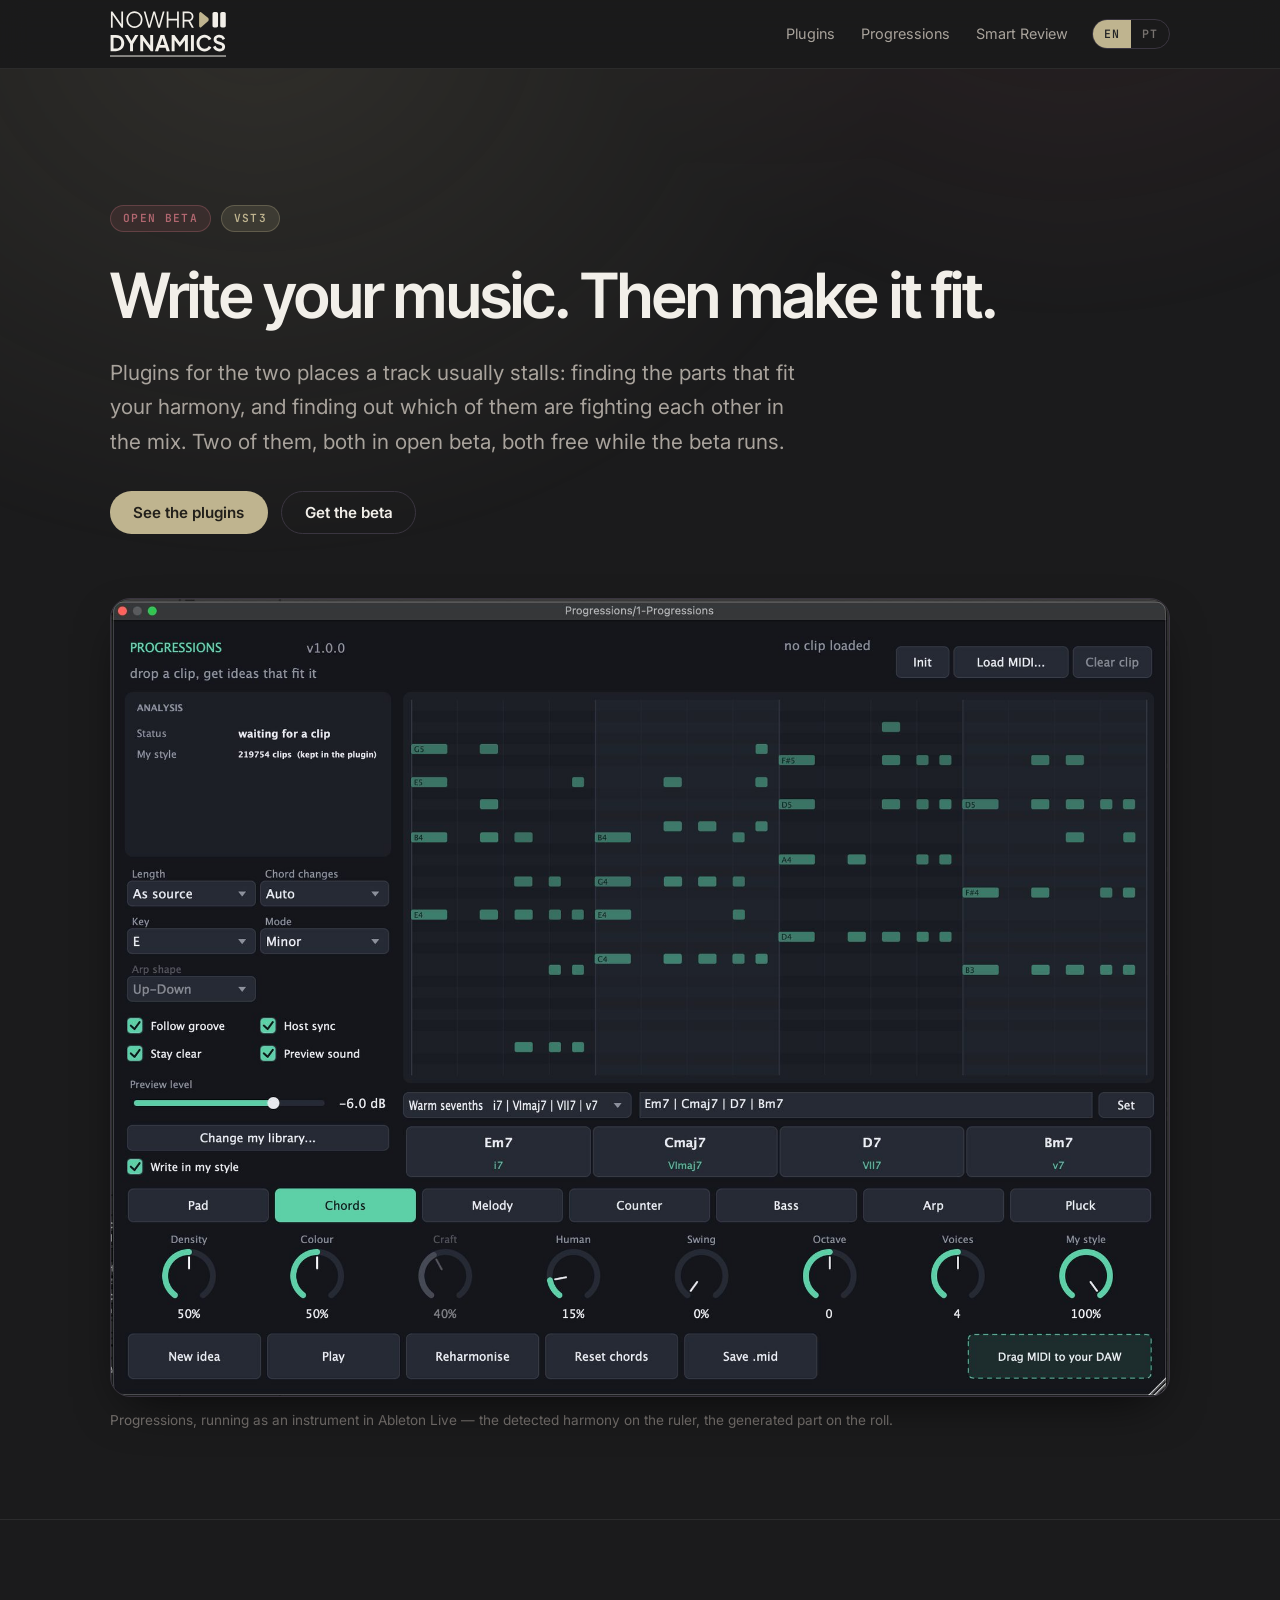
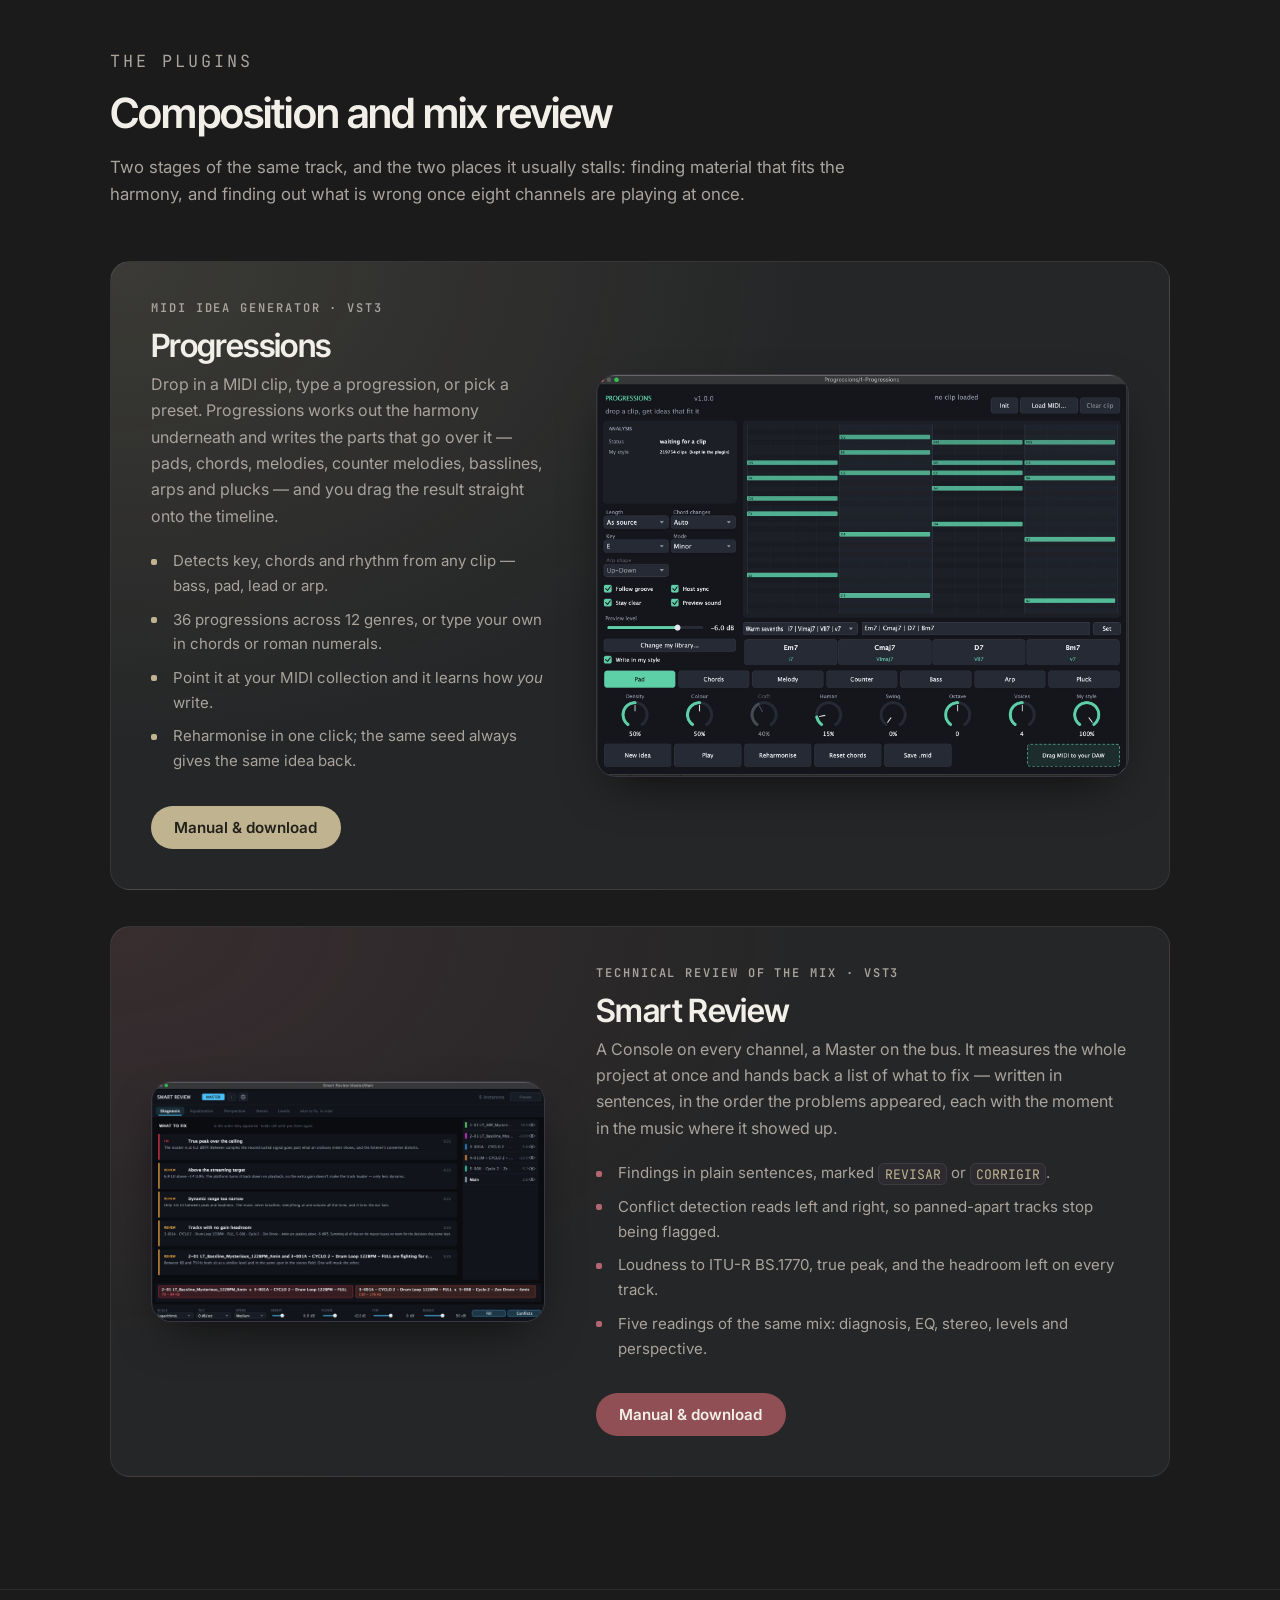
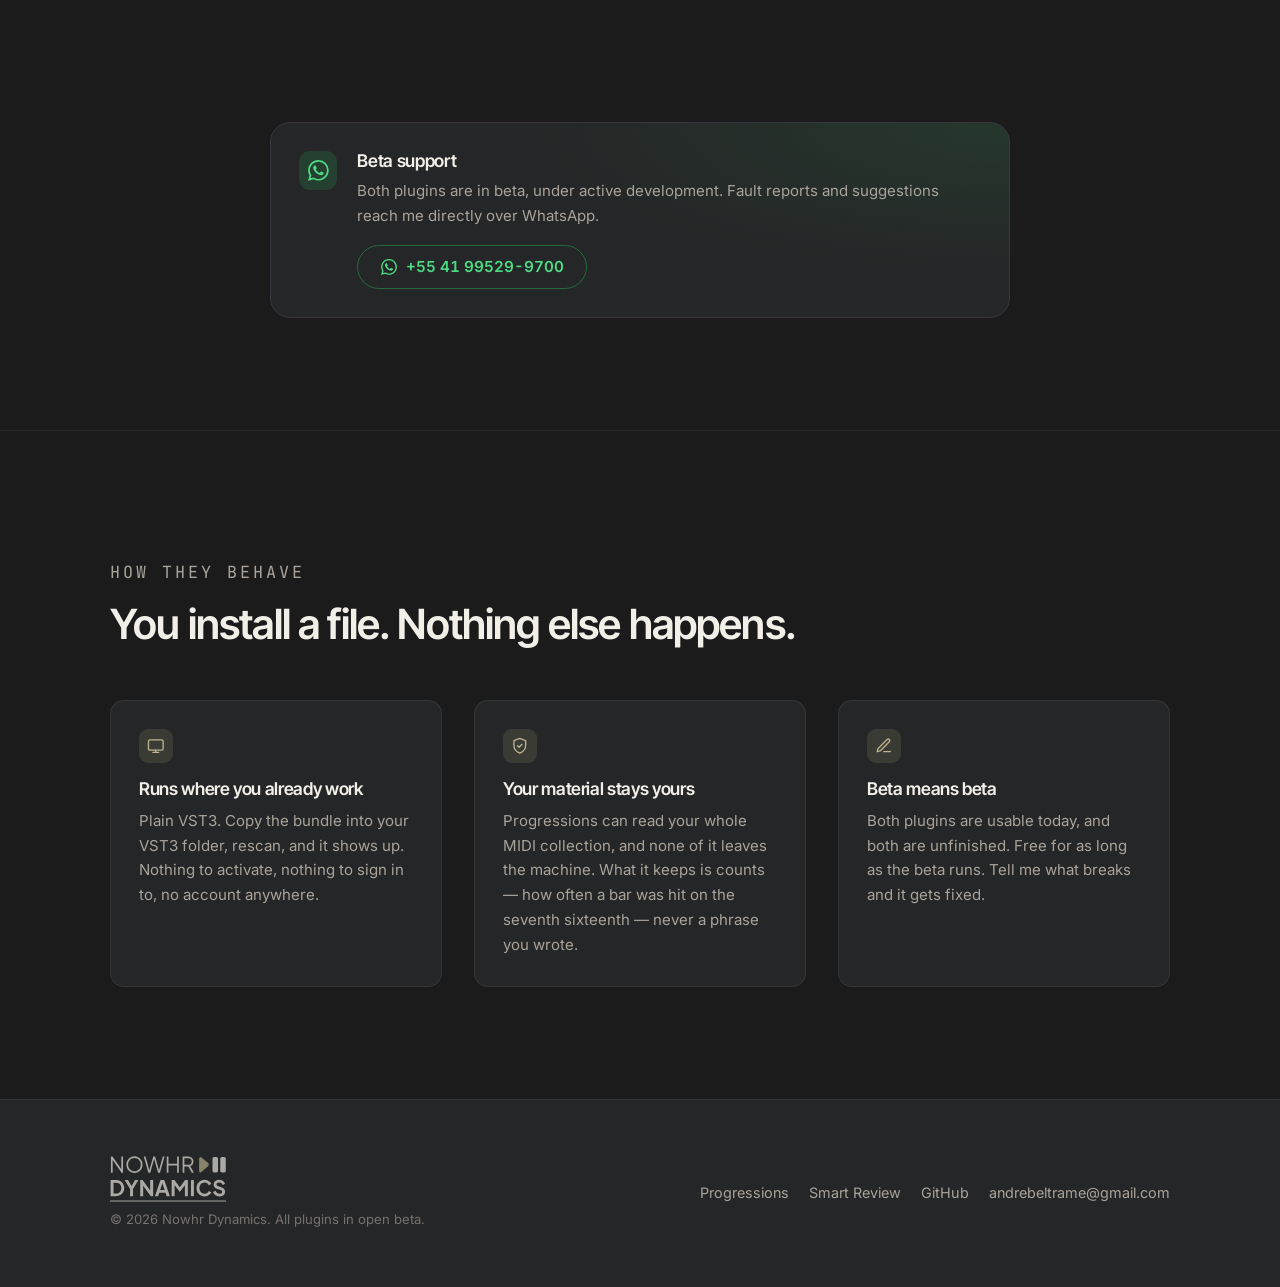
==== commit c6d1cad4: "Name the two stages instead of narrating them "Um escreve as partes. O outro revisa a mixagem" read " ====
--- a/index.html
+++ b/index.html
@@ -27,7 +27,7 @@
 <link rel="preconnect" href="https://fonts.googleapis.com">
 <link rel="preconnect" href="https://fonts.gstatic.com" crossorigin>
 <link rel="stylesheet" href="https://fonts.googleapis.com/css2?family=Inter+Tight:wght@500;600;700&family=Inter:wght@400;500;600&family=JetBrains+Mono:wght@400;600&display=swap">
-<link rel="stylesheet" href="assets/css/site.css?v=19">
+<link rel="stylesheet" href="assets/css/site.css?v=21">
 </head>
 
 <body
@@ -111,8 +111,8 @@
       <div class="section-head">
         <p class="section-label"><span lang="en">The plugins</span><span lang="pt">Os plugins</span></p>
         <h2>
-          <span lang="en">One writes the parts. The other reviews the mix.</span>
-          <span lang="pt">Um escreve as partes. O outro revisa a mixagem.</span>
+          <span lang="en">Composition and mix review</span>
+          <span lang="pt">Composição e revisão de mixagem</span>
         </h2>
         <p>
           <span lang="en">Two stages of the same track, and the two places it usually stalls: finding material
@@ -342,7 +342,7 @@
   </div>
 </footer>
 
-<script src="assets/js/config.js?v=19"></script>
-<script src="assets/js/site.js?v=19"></script>
+<script src="assets/js/config.js?v=21"></script>
+<script src="assets/js/site.js?v=21"></script>
 </body>
 </html>
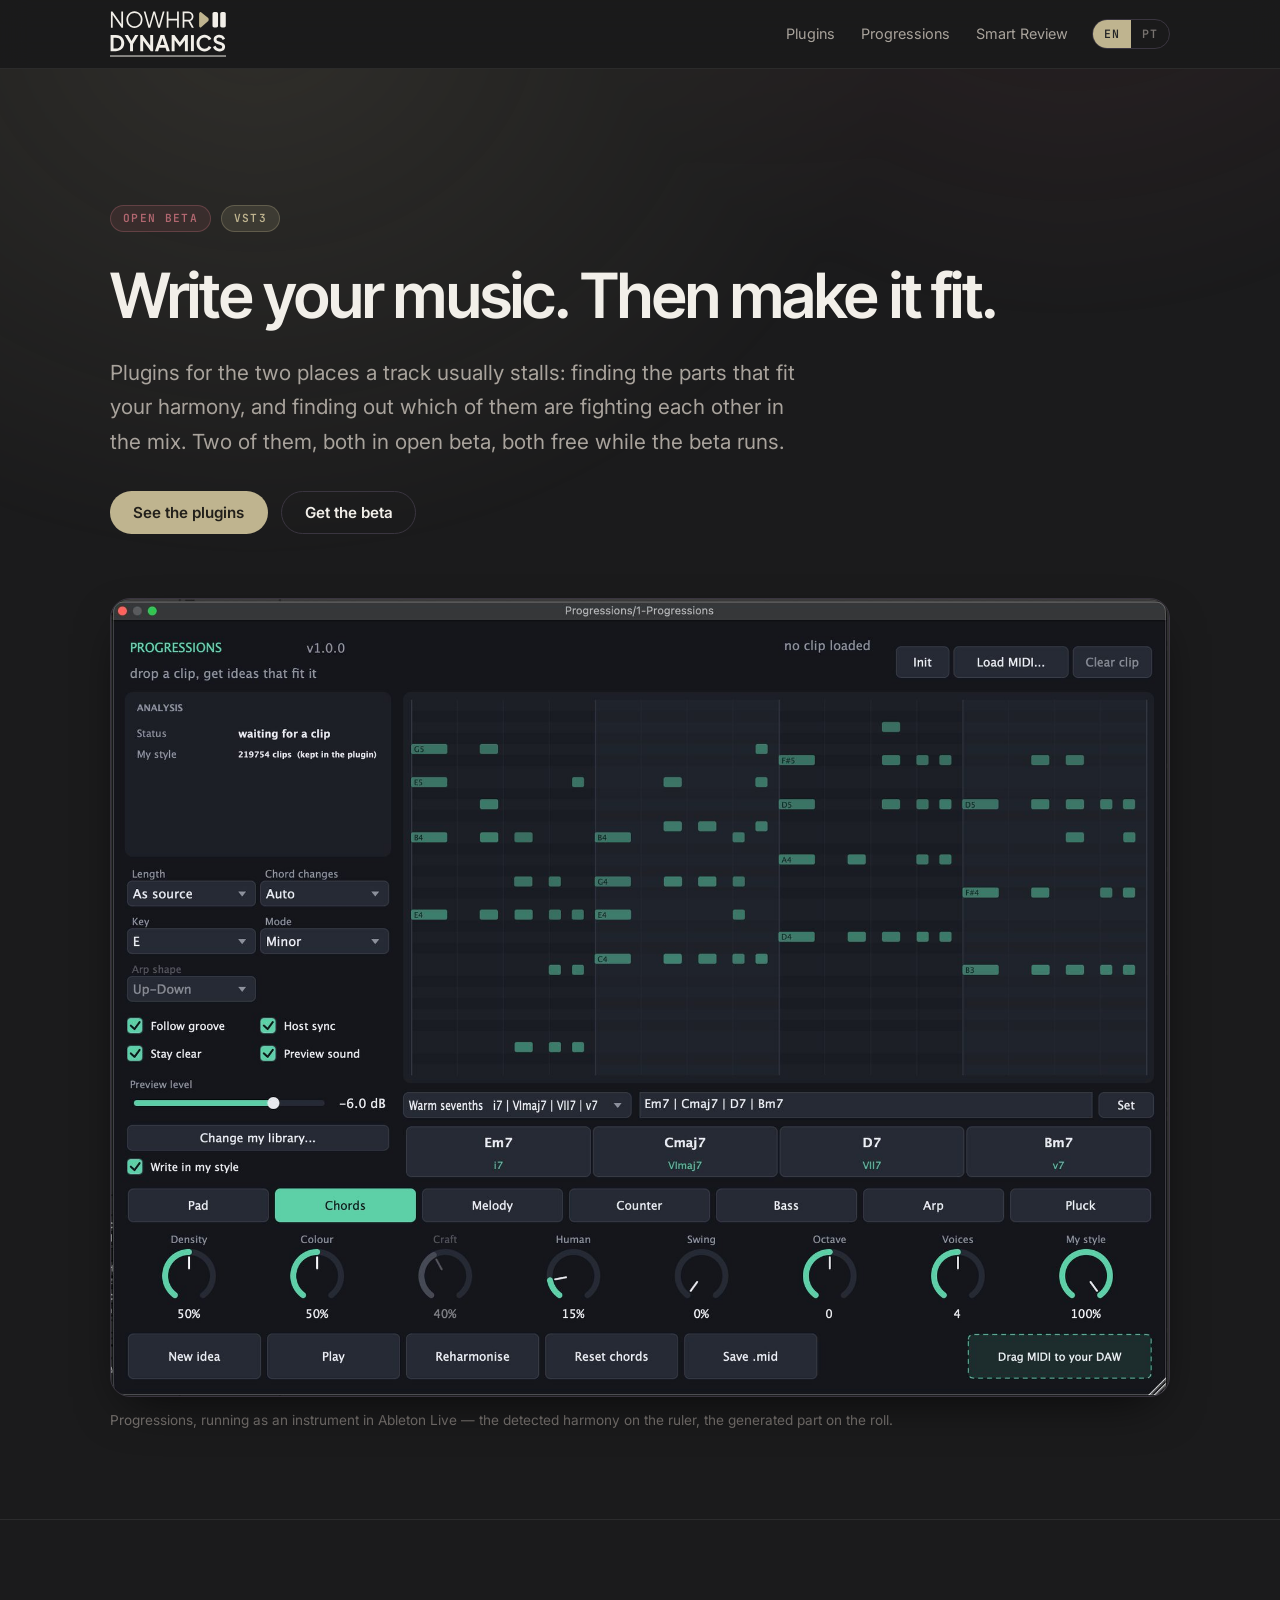
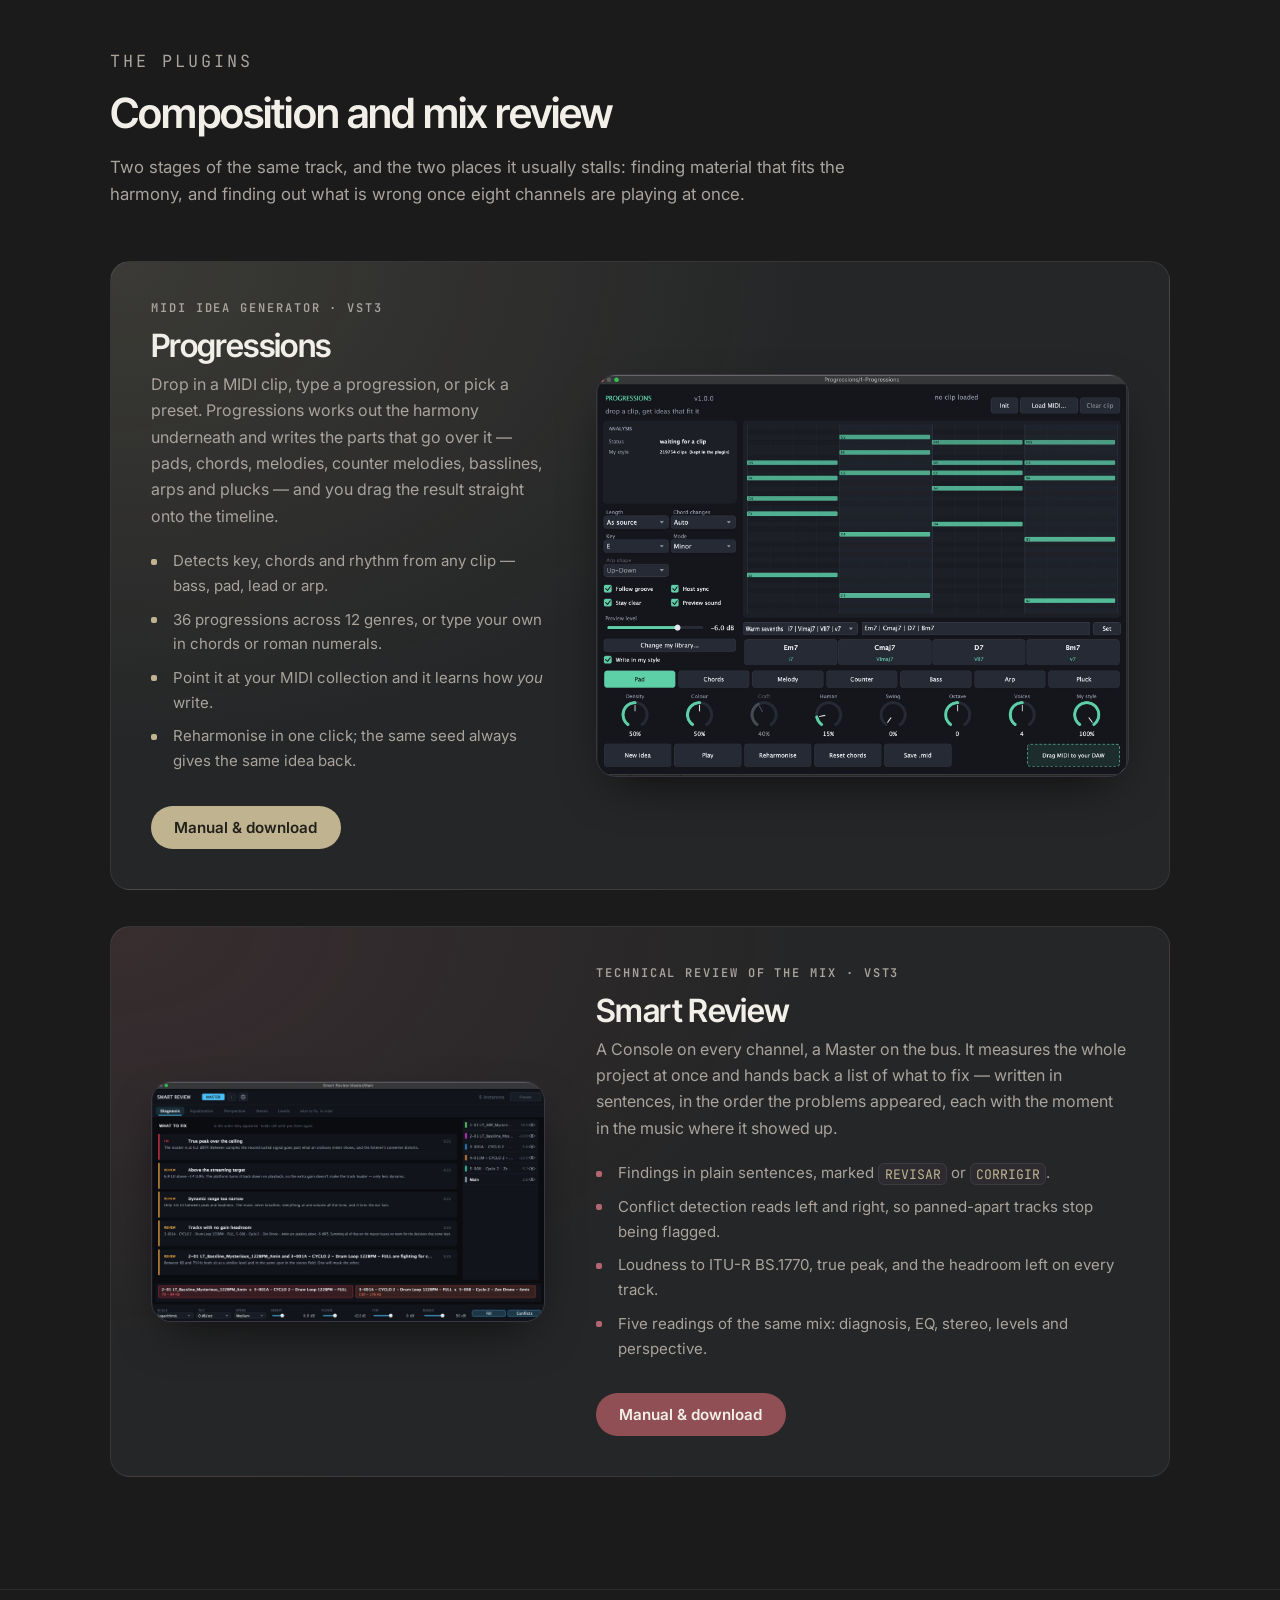
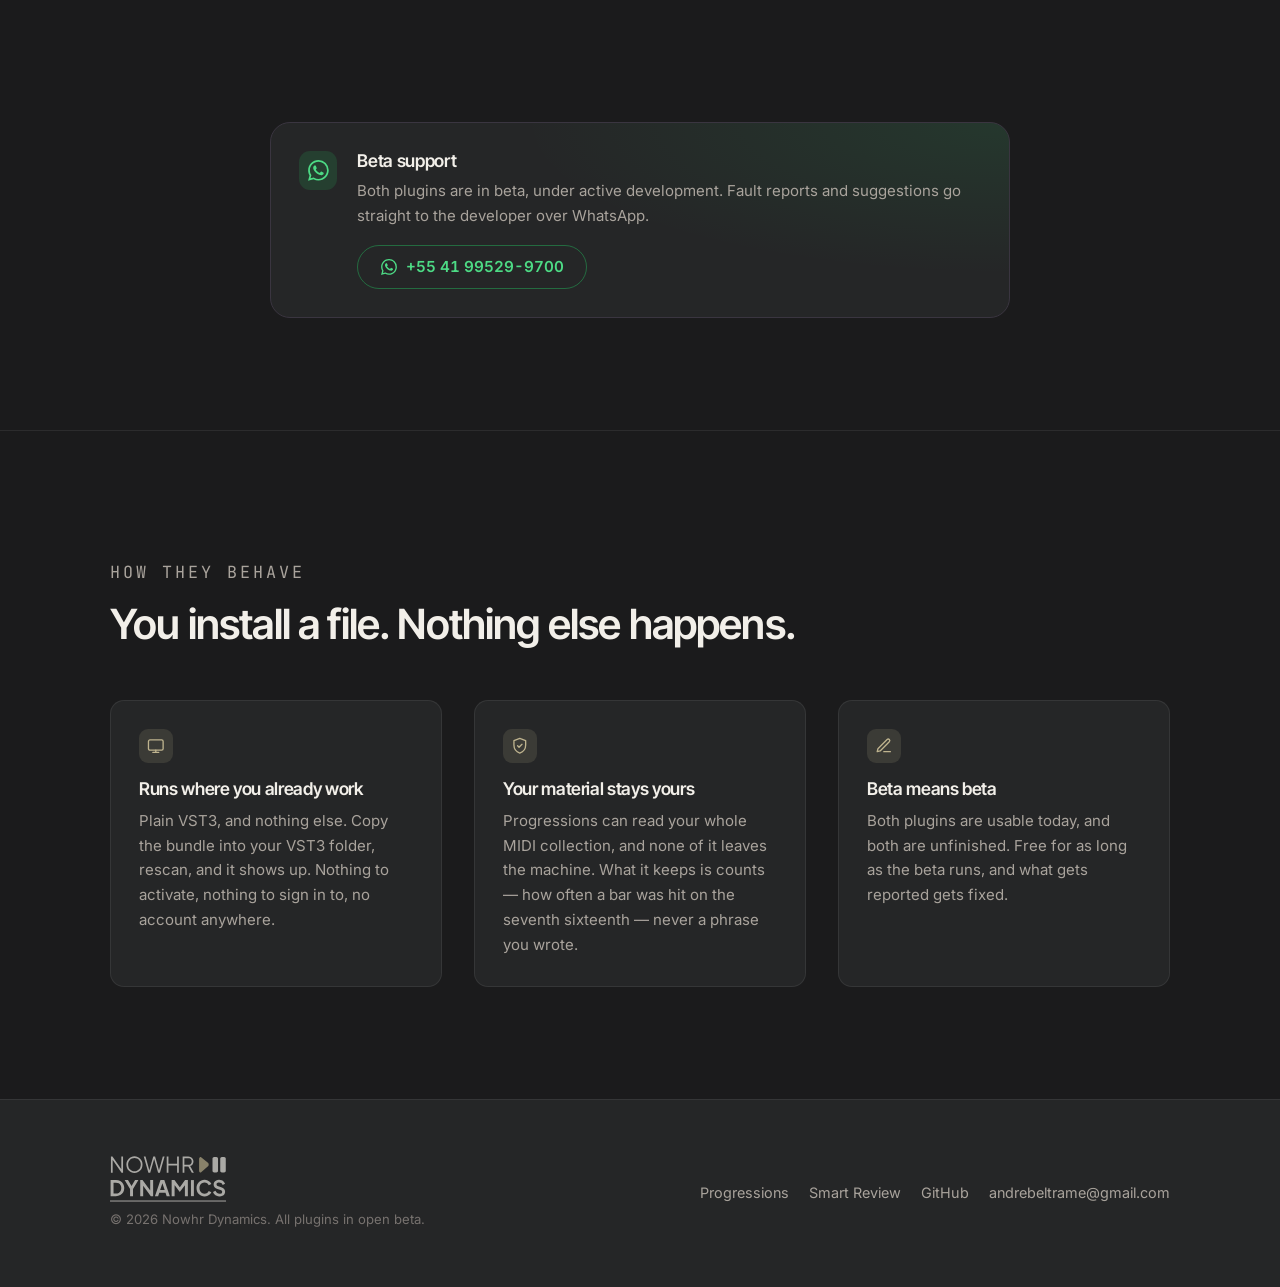
==== commit caa6dff0: "Company voice, not a personal one The Portuguese kept putting the author in the sentence - "Eu uso i" ====
--- a/index.html
+++ b/index.html
@@ -27,7 +27,7 @@
 <link rel="preconnect" href="https://fonts.googleapis.com">
 <link rel="preconnect" href="https://fonts.gstatic.com" crossorigin>
 <link rel="stylesheet" href="https://fonts.googleapis.com/css2?family=Inter+Tight:wght@500;600;700&family=Inter:wght@400;500;600&family=JetBrains+Mono:wght@400;600&display=swap">
-<link rel="stylesheet" href="assets/css/site.css?v=21">
+<link rel="stylesheet" href="assets/css/site.css?v=22">
 </head>
 
 <body
@@ -74,8 +74,7 @@
           your harmony, and finding out which of them are fighting each other in the mix. Two of them,
           both in open beta, both free while the beta runs.</span>
         <span lang="pt">Plugins para os dois lugares onde uma música costuma travar: achar as partes que
-          combinam com a sua harmonia, e descobrir quais delas estão brigando entre si na mixagem. São
-          dois, os dois em beta aberto, os dois gratuitos enquanto o beta durar.</span>
+          combinam com a sua harmonia, e descobrir quais delas estão brigando entre si na mixagem. São dois, ambos em beta aberto e gratuitos enquanto o beta durar.</span>
       </p>
 
       <div class="btn-row">
@@ -237,10 +236,10 @@
             <span lang="pt">Suporte ao beta</span>
           </h3>
           <p>
-            <span lang="en">Both plugins are in beta, under active development. Fault reports and suggestions
-              reach me directly over WhatsApp.</span>
-            <span lang="pt">Os dois plugins estão em versão beta, sob desenvolvimento ativo. Relatos de falha e sugestões
-              chegam diretamente a mim pelo WhatsApp.</span>
+            <span lang="en">Both plugins are in beta, under active development. Fault reports and suggestions go
+              straight to the developer over WhatsApp.</span>
+            <span lang="pt">Os dois plugins estão em versão beta, sob desenvolvimento ativo. Relatos de falha e
+              sugestões vão direto para o desenvolvedor pelo WhatsApp.</span>
           </p>
         </div>
         <a class="btn btn--ghost support__cta" data-whatsapp href="https://wa.me/" target="_blank"
@@ -276,9 +275,9 @@
             <span lang="pt">Roda onde você já trabalha</span>
           </h3>
           <p>
-            <span lang="en">Plain VST3. Copy the bundle into your VST3 folder, rescan, and it shows up.
+            <span lang="en">Plain VST3, and nothing else. Copy the bundle into your VST3 folder, rescan, and it shows up.
               Nothing to activate, nothing to sign in to, no account anywhere.</span>
-            <span lang="pt">VST3 puro. Copie o bundle para a sua pasta VST3, mande reescanear e ele aparece.
+            <span lang="pt">VST3, e só isso. Copie o bundle para a sua pasta VST3, mande reescanear e ele aparece.
               Nada para ativar, nada para logar, conta nenhuma em lugar nenhum.</span>
           </p>
         </div>
@@ -311,9 +310,9 @@
           </h3>
           <p>
             <span lang="en">Both plugins are usable today, and both are unfinished. Free for as long as the
-              beta runs. Tell me what breaks and it gets fixed.</span>
+              beta runs, and what gets reported gets fixed.</span>
             <span lang="pt">Os dois plugins já dão para usar, e os dois estão inacabados. Gratuitos enquanto o
-              beta durar. Me conte o que quebrar que eu conserto.</span>
+              beta durar, e o que for reportado é corrigido.</span>
           </p>
         </div>
       </div>
@@ -342,7 +341,7 @@
   </div>
 </footer>
 
-<script src="assets/js/config.js?v=21"></script>
-<script src="assets/js/site.js?v=21"></script>
+<script src="assets/js/config.js?v=22"></script>
+<script src="assets/js/site.js?v=22"></script>
 </body>
 </html>
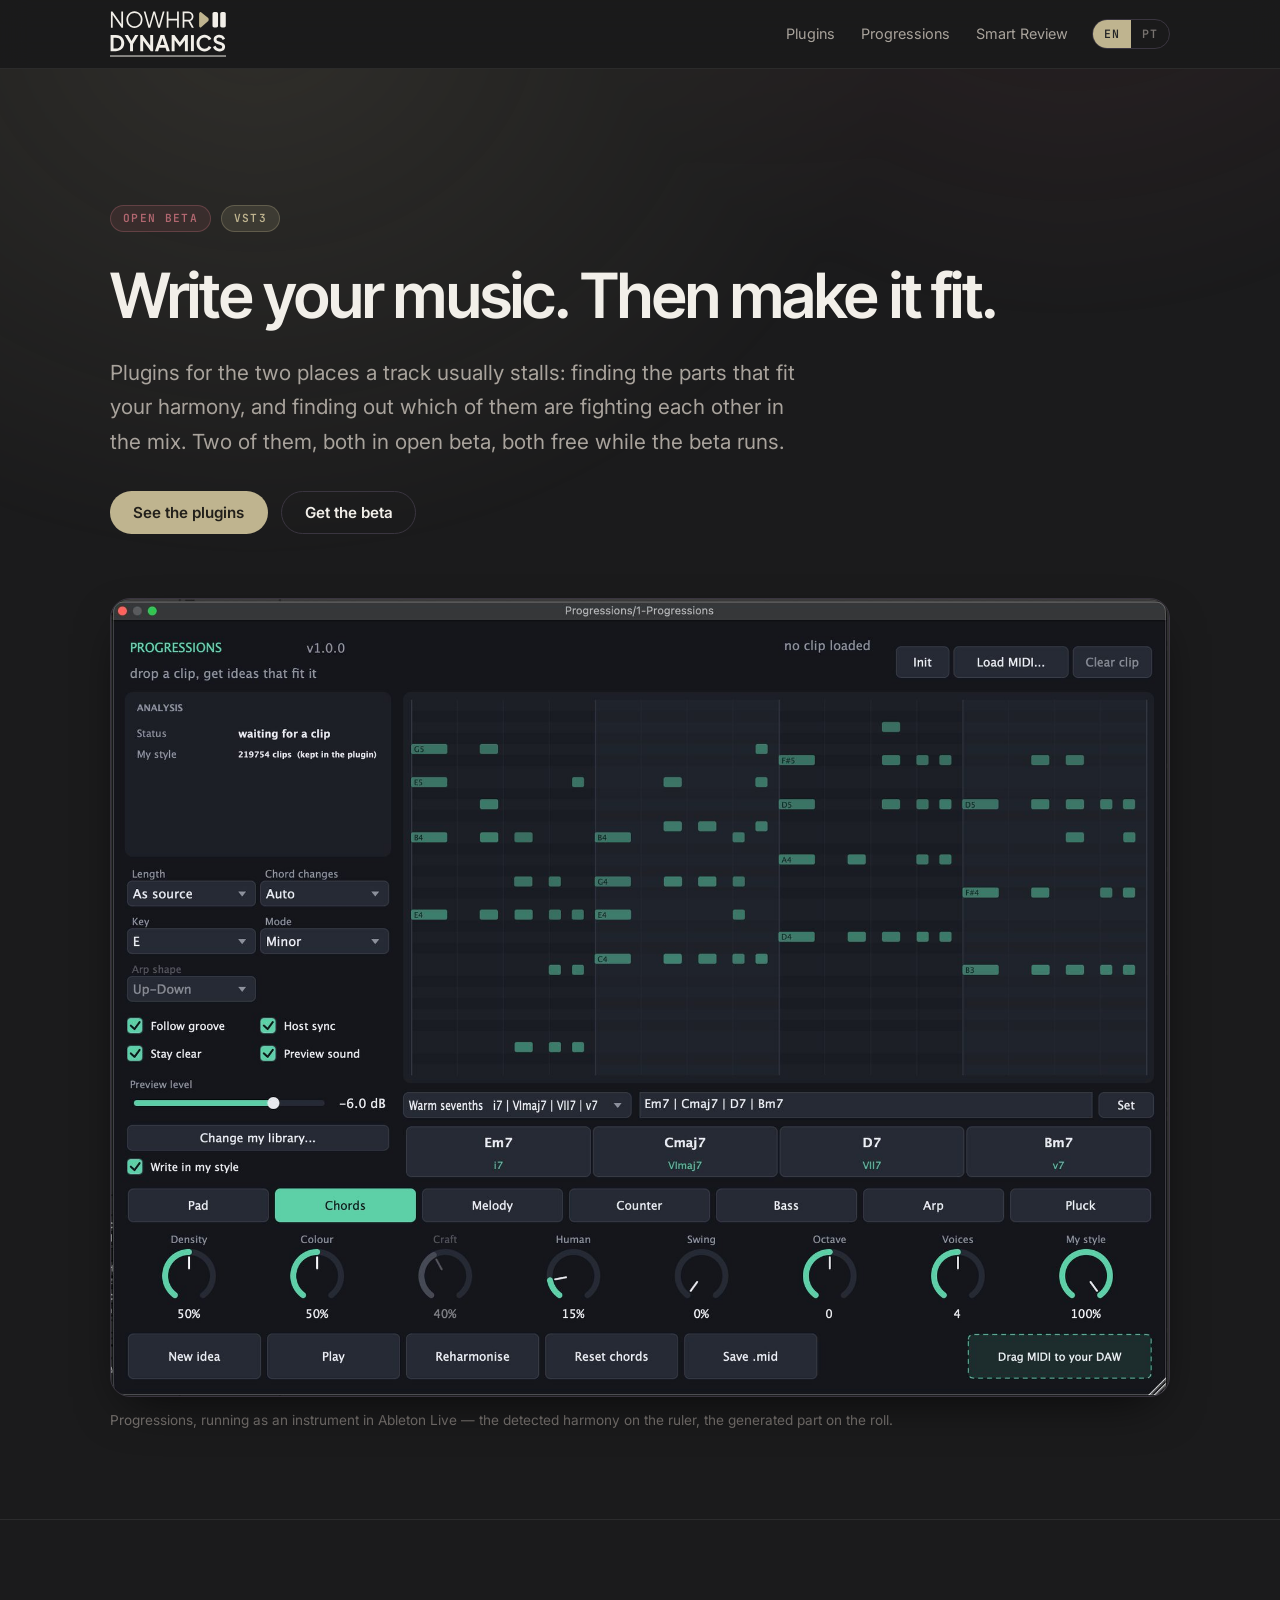
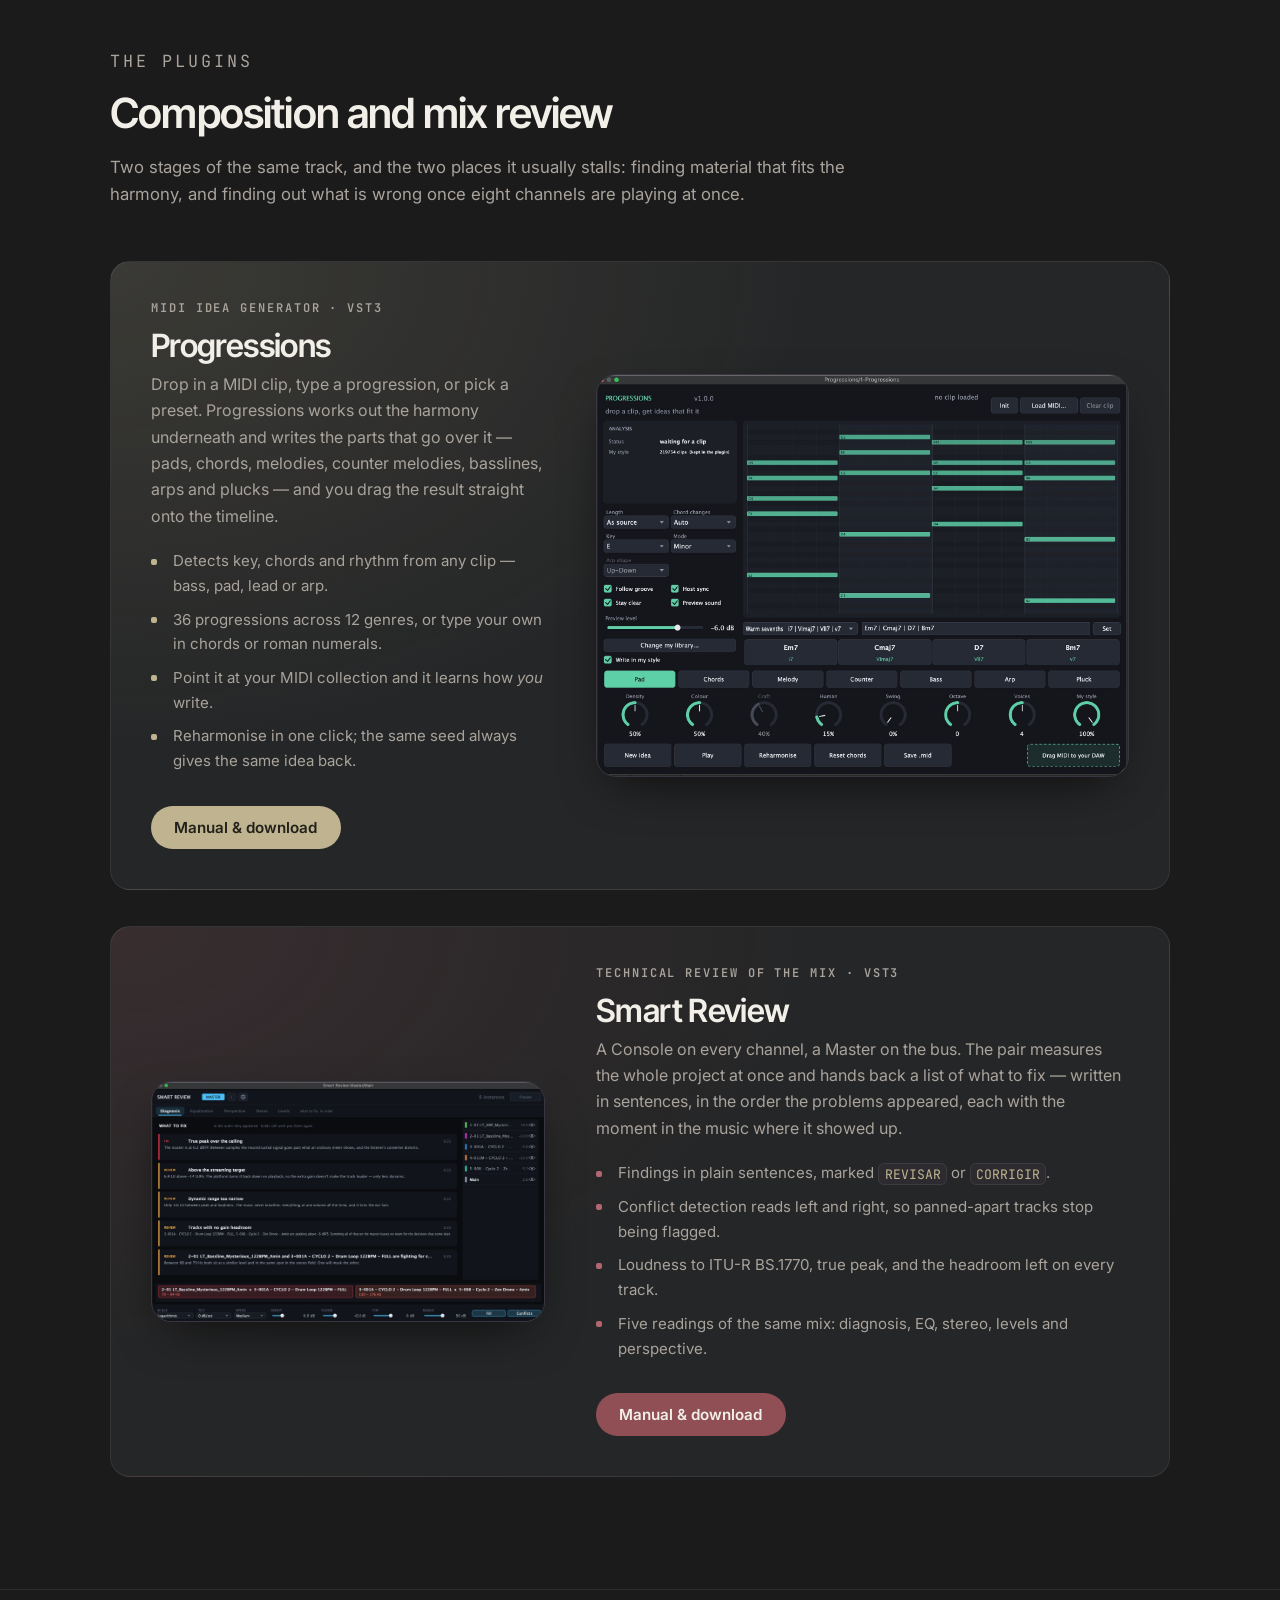
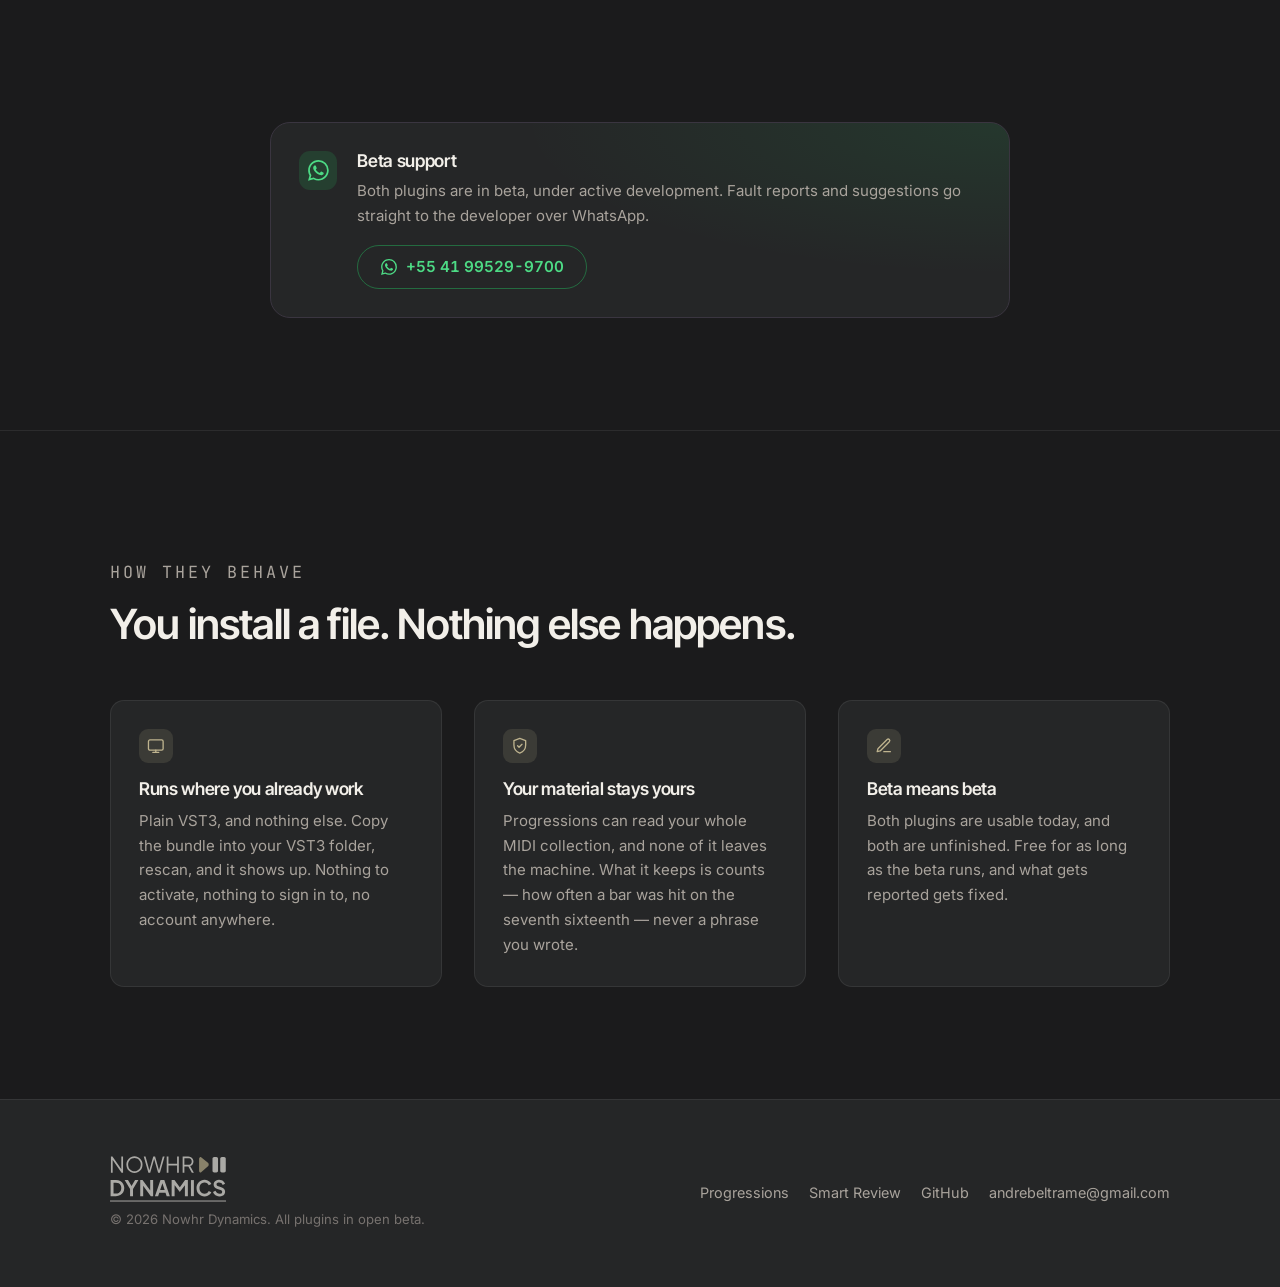
==== commit dcb6b648: "Name the subject instead of pointing at it with a pronoun "Eles servem para avisar" landed two words" ====
--- a/index.html
+++ b/index.html
@@ -27,7 +27,7 @@
 <link rel="preconnect" href="https://fonts.googleapis.com">
 <link rel="preconnect" href="https://fonts.gstatic.com" crossorigin>
 <link rel="stylesheet" href="https://fonts.googleapis.com/css2?family=Inter+Tight:wght@500;600;700&family=Inter:wght@400;500;600&family=JetBrains+Mono:wght@400;600&display=swap">
-<link rel="stylesheet" href="assets/css/site.css?v=22">
+<link rel="stylesheet" href="assets/css/site.css?v=23">
 </head>
 
 <body
@@ -178,10 +178,10 @@
           </p>
           <h3>Smart Review</h3>
           <p>
-            <span lang="en">A Console on every channel, a Master on the bus. It measures the whole project at
+            <span lang="en">A Console on every channel, a Master on the bus. The pair measures the whole project at
               once and hands back a list of what to fix — written in sentences, in the order the problems
               appeared, each with the moment in the music where it showed up.</span>
-            <span lang="pt">Um Console em cada canal, um Master no barramento. Ele mede o projeto inteiro de uma
+            <span lang="pt">Um Console em cada canal, um Master no barramento. O par mede o projeto inteiro de uma
               vez e devolve uma lista do que corrigir — escrita em frases, na ordem em que os problemas
               apareceram, cada uma com o momento da música em que surgiu.</span>
           </p>
@@ -341,7 +341,7 @@
   </div>
 </footer>
 
-<script src="assets/js/config.js?v=22"></script>
-<script src="assets/js/site.js?v=22"></script>
+<script src="assets/js/config.js?v=23"></script>
+<script src="assets/js/site.js?v=23"></script>
 </body>
 </html>
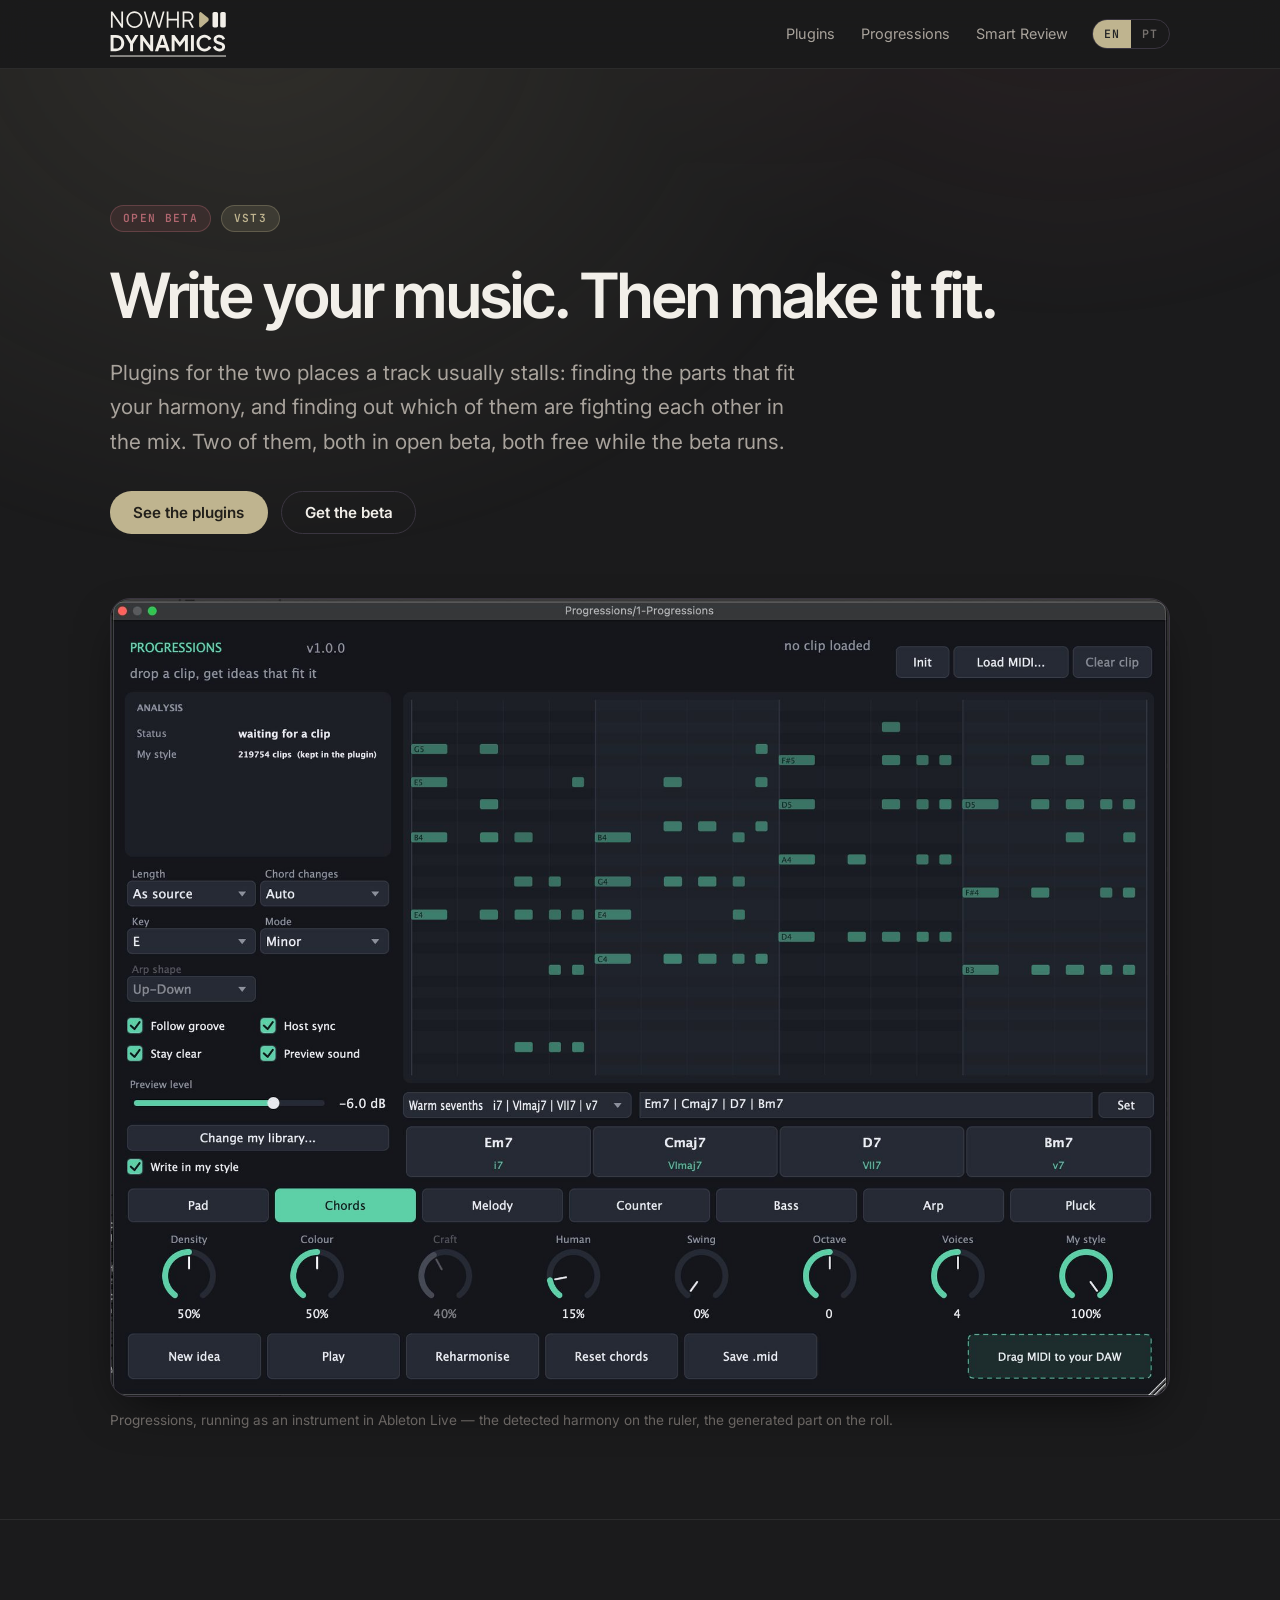
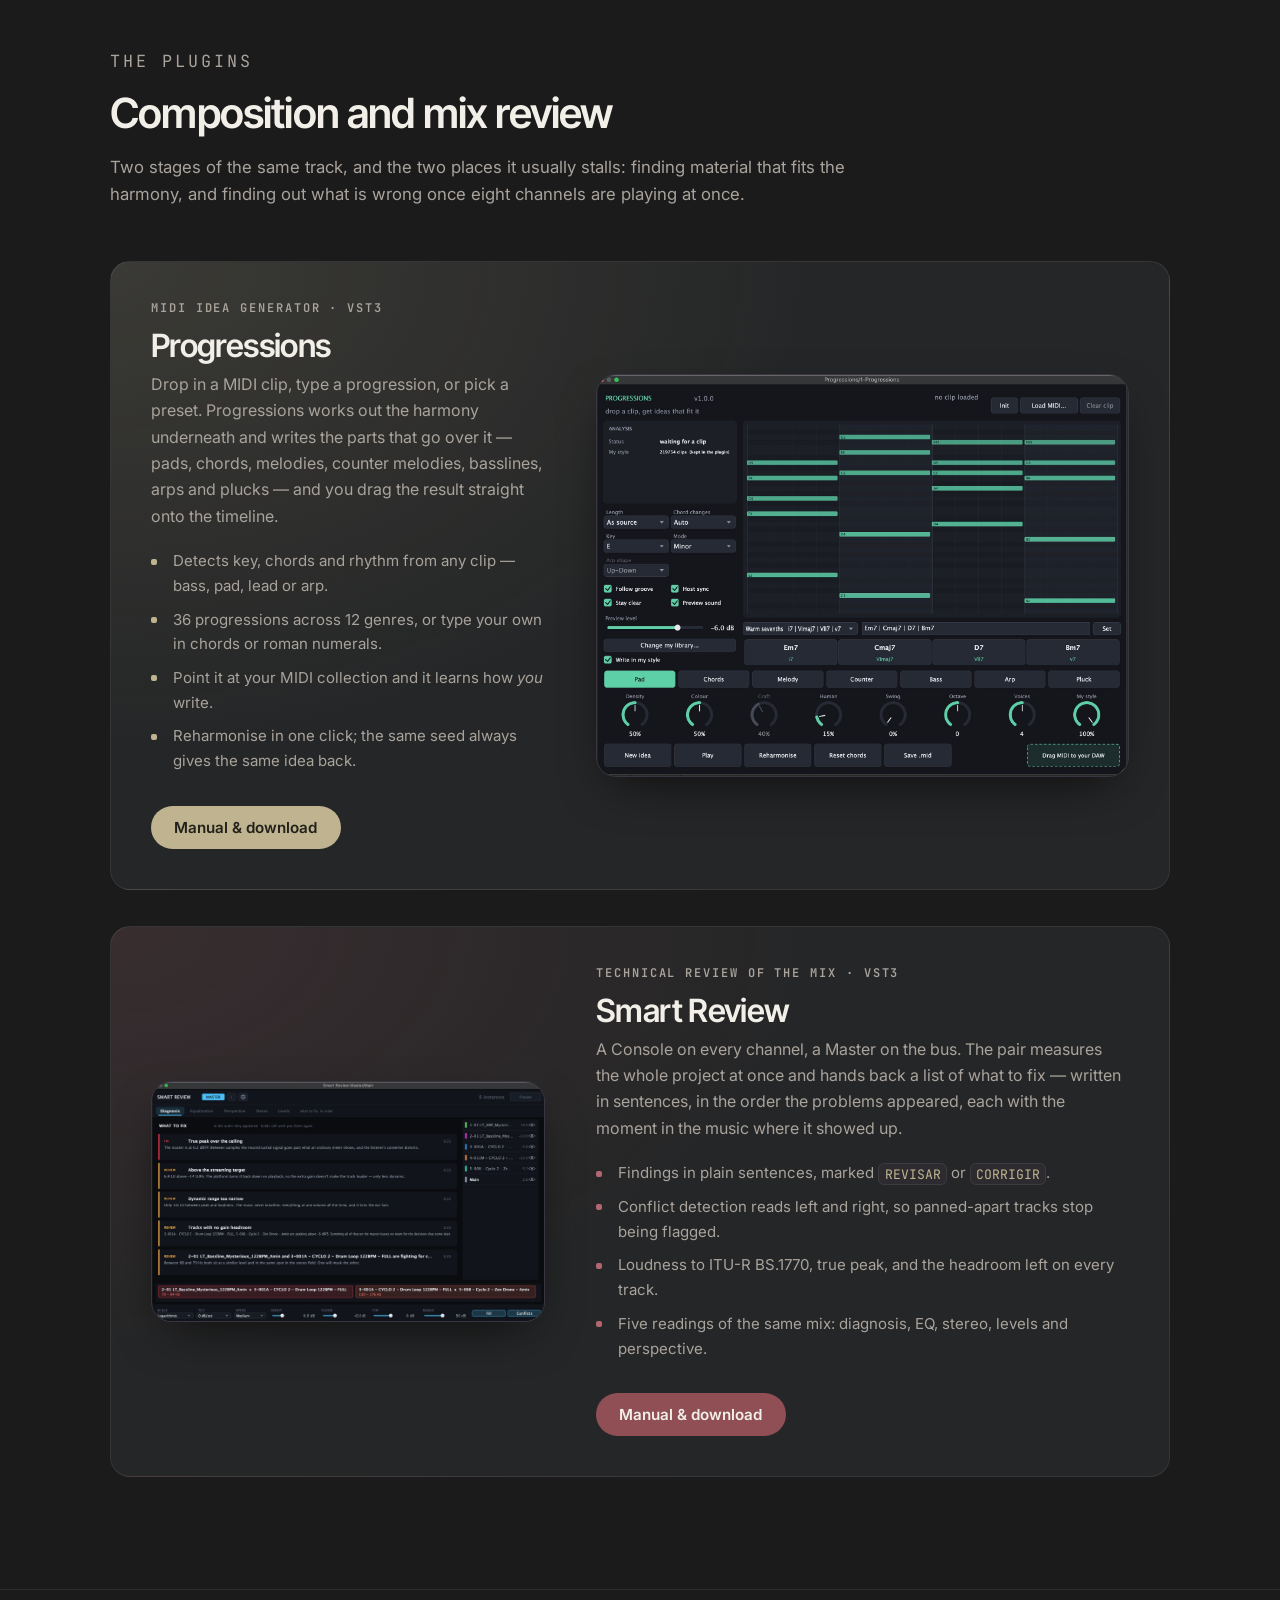
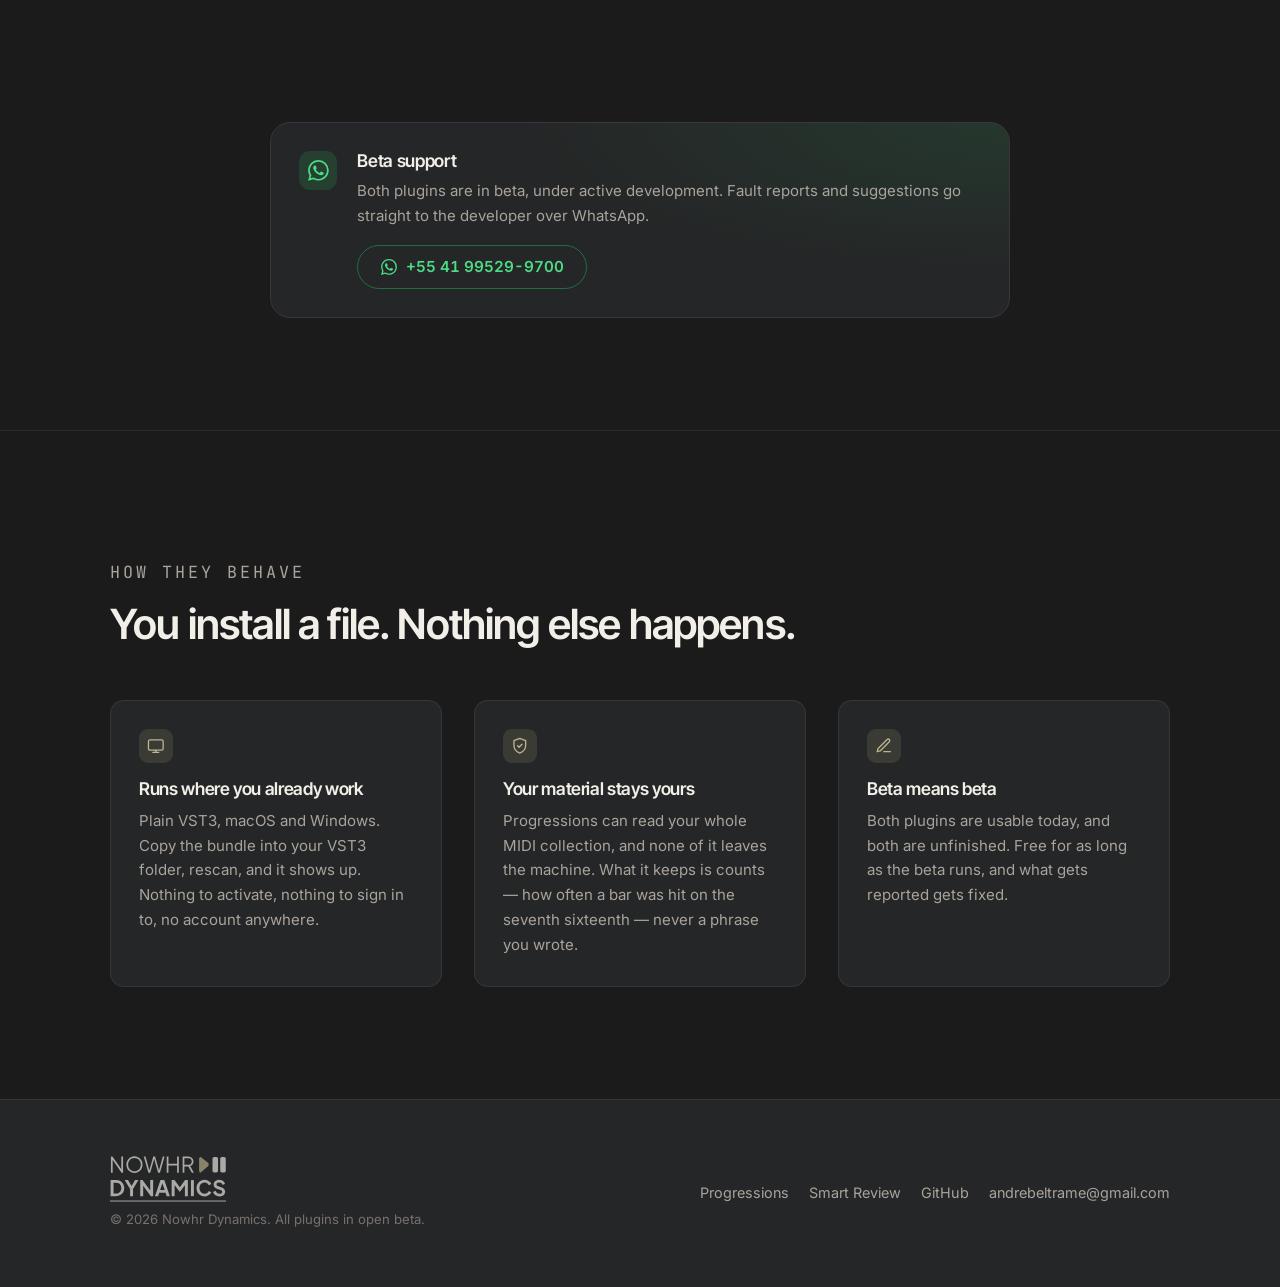
==== commit 0ee661ff: "Progressions downloads from Drive, and it runs on Windows now The zip in that folder is not the buil" ====
--- a/index.html
+++ b/index.html
@@ -27,7 +27,7 @@
 <link rel="preconnect" href="https://fonts.googleapis.com">
 <link rel="preconnect" href="https://fonts.gstatic.com" crossorigin>
 <link rel="stylesheet" href="https://fonts.googleapis.com/css2?family=Inter+Tight:wght@500;600;700&family=Inter:wght@400;500;600&family=JetBrains+Mono:wght@400;600&display=swap">
-<link rel="stylesheet" href="assets/css/site.css?v=23">
+<link rel="stylesheet" href="assets/css/site.css?v=24">
 </head>
 
 <body
@@ -275,10 +275,10 @@
             <span lang="pt">Roda onde você já trabalha</span>
           </h3>
           <p>
-            <span lang="en">Plain VST3, and nothing else. Copy the bundle into your VST3 folder, rescan, and it shows up.
-              Nothing to activate, nothing to sign in to, no account anywhere.</span>
-            <span lang="pt">VST3, e só isso. Copie o bundle para a sua pasta VST3, mande reescanear e ele aparece.
-              Nada para ativar, nada para logar, conta nenhuma em lugar nenhum.</span>
+            <span lang="en">Plain VST3, macOS and Windows. Copy the bundle into your VST3 folder, rescan, and it
+              shows up. Nothing to activate, nothing to sign in to, no account anywhere.</span>
+            <span lang="pt">VST3, macOS e Windows. Copie o bundle para a sua pasta VST3, mande reescanear e o
+              plugin aparece. Nada para ativar, nada para logar, conta nenhuma em lugar nenhum.</span>
           </p>
         </div>
 
@@ -341,7 +341,7 @@
   </div>
 </footer>
 
-<script src="assets/js/config.js?v=23"></script>
-<script src="assets/js/site.js?v=23"></script>
+<script src="assets/js/config.js?v=24"></script>
+<script src="assets/js/site.js?v=24"></script>
 </body>
 </html>
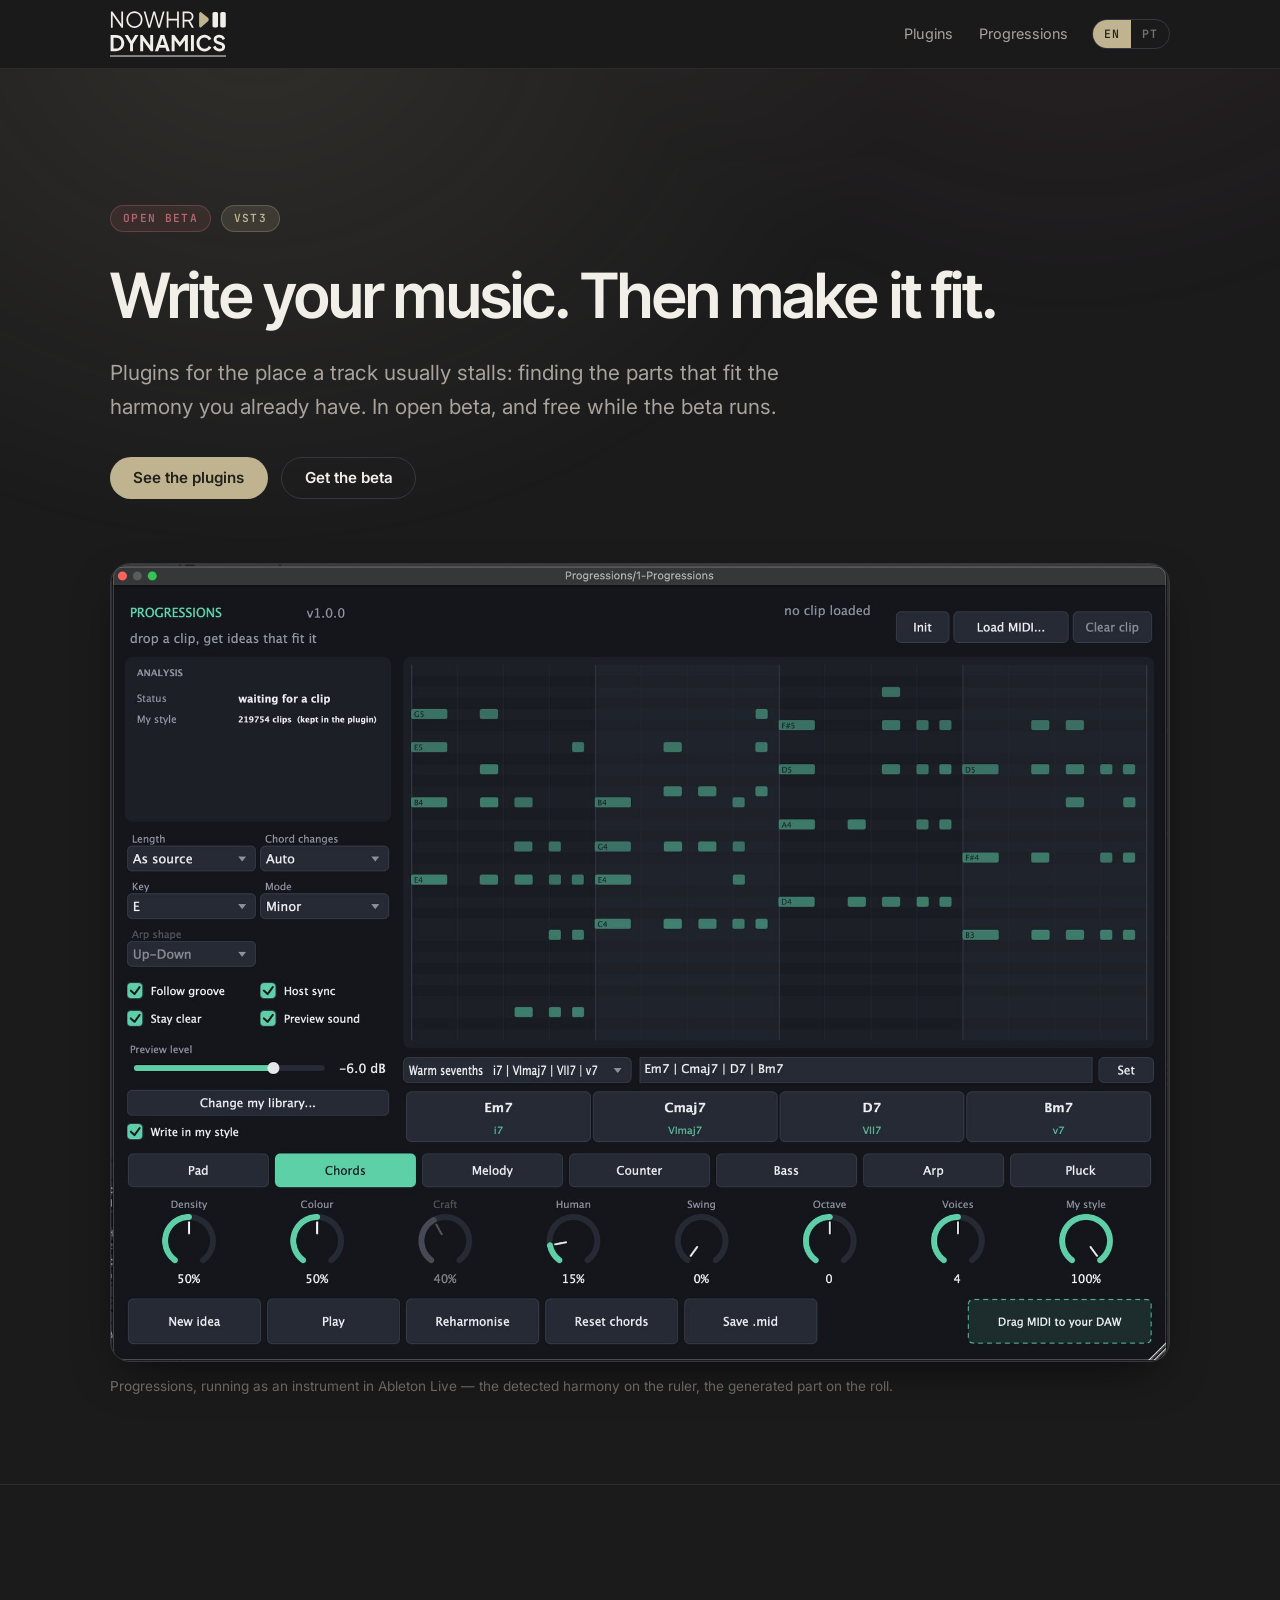
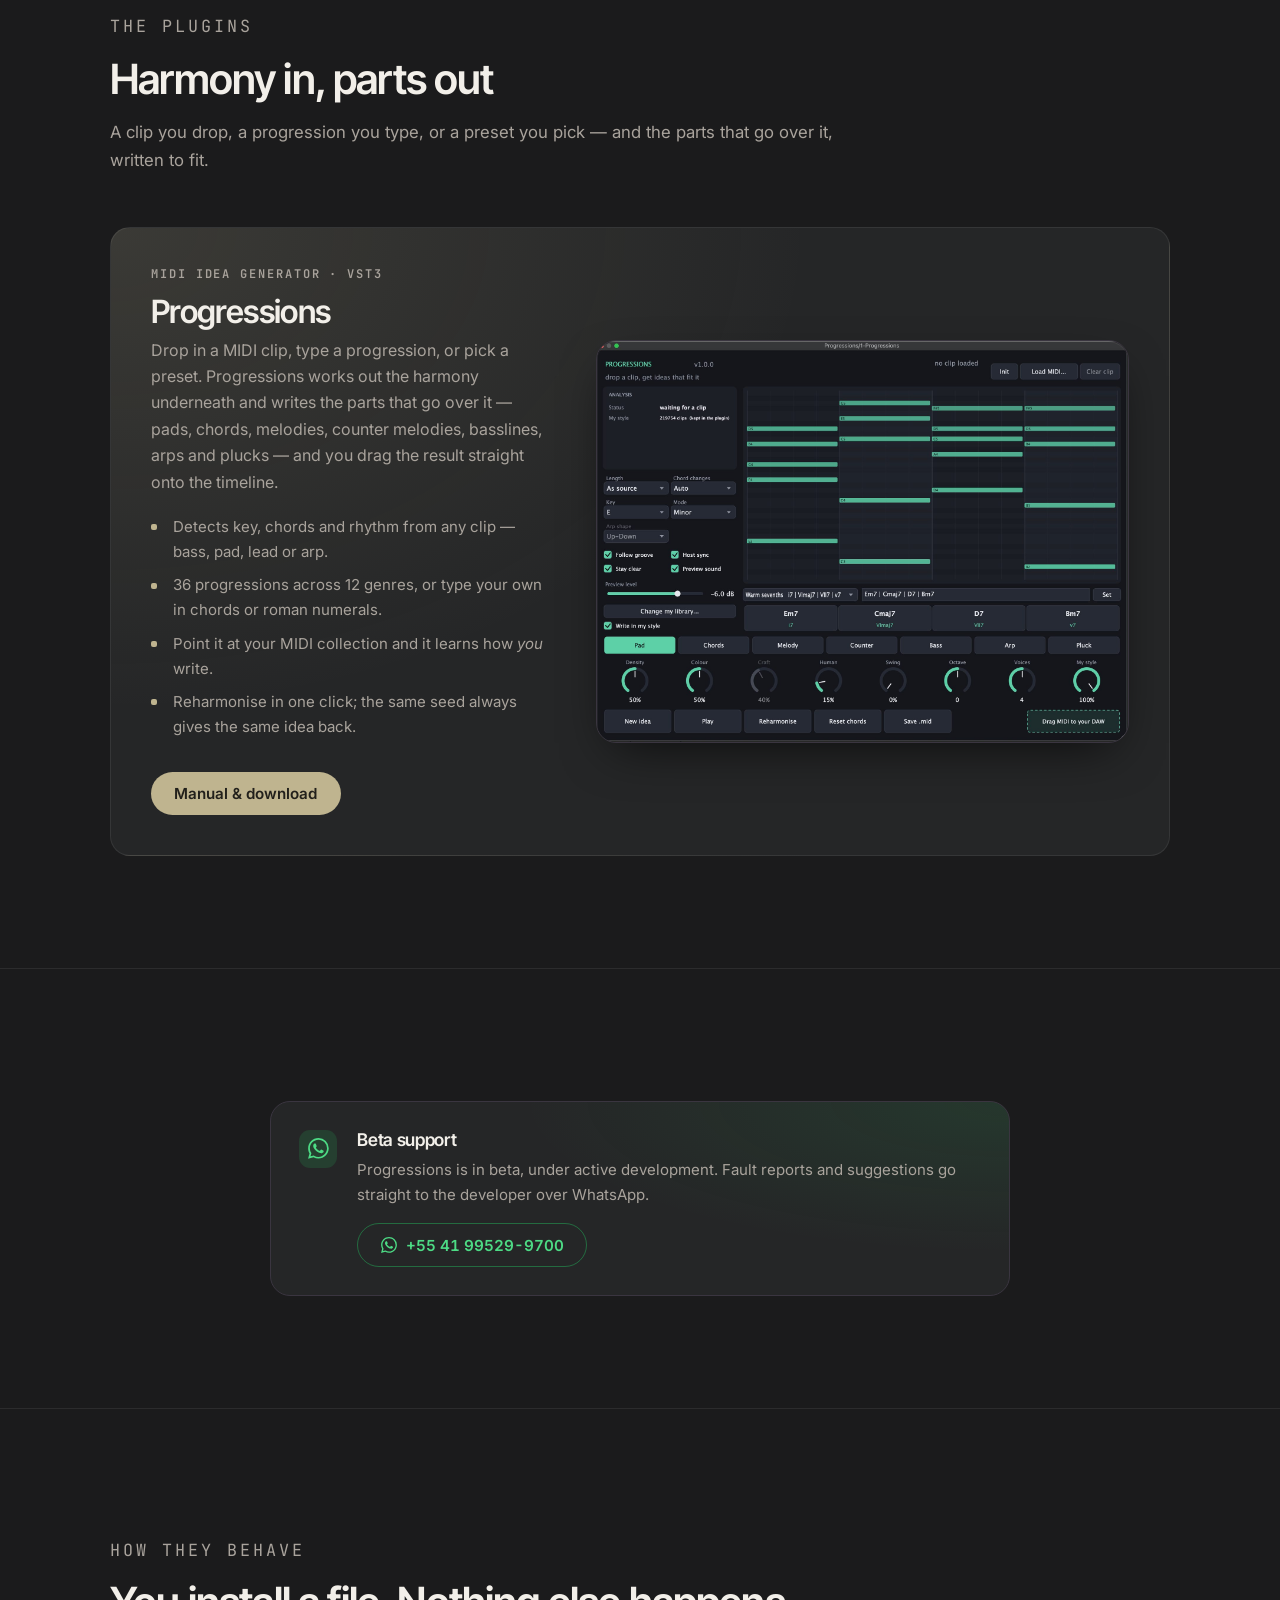
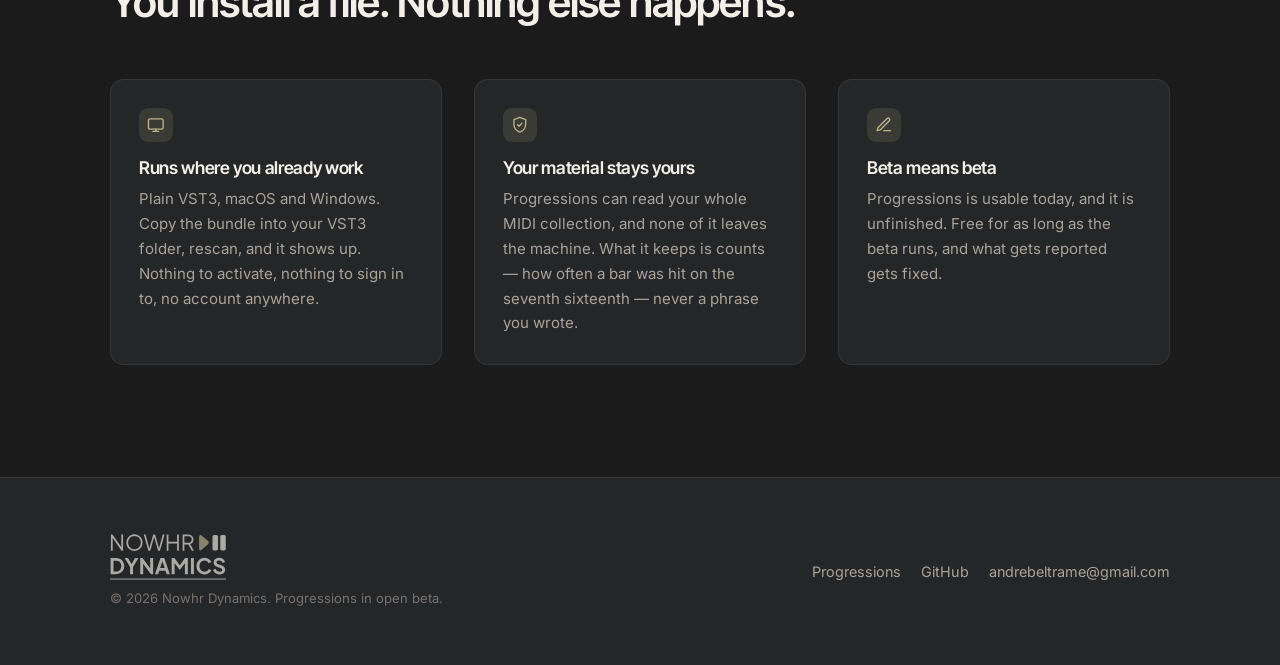
==== commit 6469d5d5: "Remove Smart Review from the site The page, its fourteen screenshots, the card on the landing page, " ====
--- a/index.html
+++ b/index.html
@@ -4,7 +4,7 @@
 <meta charset="utf-8">
 <meta name="viewport" content="width=device-width, initial-scale=1">
 <title>Nowhr Dynamics — plugins para produção musical e mixagem</title>
-<meta name="description" content="A Nowhr Dynamics faz plugins VST3 para produção musical e mixagem. O Progressions escreve as partes que combinam com a sua harmonia; o Smart Review diz o que corrigir na mixagem.">
+<meta name="description" content="A Nowhr Dynamics faz plugins VST3 para produção musical e mixagem. O Progressions lê a harmonia de um clipe MIDI e escreve as partes que combinam com ela.">
 <meta name="theme-color" content="#1b1b1c">
 <link rel="icon" href="assets/img/favicon.svg" type="image/svg+xml">
 <meta property="og:type" content="website">
@@ -13,7 +13,7 @@
 <meta property="og:locale:alternate" content="en_US">
 <meta name="twitter:card" content="summary_large_image">
 <meta property="og:title" content="Nowhr Dynamics">
-<meta property="og:description" content="Plugins VST3 para produção musical e mixagem. Dois deles, os dois em beta aberto.">
+<meta property="og:description" content="Plugins VST3 para produção musical. Em beta aberto.">
 <meta property="og:image" content="https://andrebeltrame.github.io/Website-Nowhr-Dynamics/assets/img/progressions-chords.jpg">
 <script>
 (function () {
@@ -27,14 +27,14 @@
 <link rel="preconnect" href="https://fonts.googleapis.com">
 <link rel="preconnect" href="https://fonts.gstatic.com" crossorigin>
 <link rel="stylesheet" href="https://fonts.googleapis.com/css2?family=Inter+Tight:wght@500;600;700&family=Inter:wght@400;500;600&family=JetBrains+Mono:wght@400;600&display=swap">
-<link rel="stylesheet" href="assets/css/site.css?v=24">
+<link rel="stylesheet" href="assets/css/site.css?v=26">
 </head>
 
 <body
   data-title-en="Nowhr Dynamics — plugins for music production and mixing"
   data-title-pt="Nowhr Dynamics — plugins para produção musical e mixagem"
-  data-desc-en="Nowhr Dynamics builds VST3 plugins for music production and mixing. Progressions writes the parts that fit your harmony; Smart Review tells you what to fix in the mix."
-  data-desc-pt="A Nowhr Dynamics faz plugins VST3 para produção musical e mixagem. O Progressions escreve as partes que combinam com a sua harmonia; o Smart Review diz o que corrigir na mixagem.">
+  data-desc-en="Nowhr Dynamics builds VST3 plugins for music production and mixing. Progressions reads the harmony of a MIDI clip and writes the parts that fit it."
+  data-desc-pt="A Nowhr Dynamics faz plugins VST3 para produção musical e mixagem. O Progressions lê a harmonia de um clipe MIDI e escreve as partes que combinam com ela.">
 
 <header class="site-header">
   <div class="wrap site-header__inner">
@@ -44,7 +44,6 @@
     <nav class="site-nav">
       <a href="#plugins"><span lang="en">Plugins</span><span lang="pt">Plugins</span></a>
       <a href="progressions.html">Progressions</a>
-      <a href="smart-review.html">Smart Review</a>
     </nav>
     <div class="lang-switch" role="group" aria-label="Language">
       <button type="button" data-lang="en" aria-pressed="false">EN</button>
@@ -70,11 +69,10 @@
       <h1>Write your music. Then make it fit.</h1>
 
       <p class="hero__lede">
-        <span lang="en">Plugins for the two places a track usually stalls: finding the parts that fit
-          your harmony, and finding out which of them are fighting each other in the mix. Two of them,
-          both in open beta, both free while the beta runs.</span>
-        <span lang="pt">Plugins para os dois lugares onde uma música costuma travar: achar as partes que
-          combinam com a sua harmonia, e descobrir quais delas estão brigando entre si na mixagem. São dois, ambos em beta aberto e gratuitos enquanto o beta durar.</span>
+        <span lang="en">Plugins for the place a track usually stalls: finding the parts that fit the harmony
+          you already have. In open beta, and free while the beta runs.</span>
+        <span lang="pt">Plugins para o lugar onde uma música costuma travar: achar as partes que combinam com a
+          harmonia que você já tem. Em beta aberto, e gratuito enquanto o beta durar.</span>
       </p>
 
       <div class="btn-row">
@@ -110,14 +108,14 @@
       <div class="section-head">
         <p class="section-label"><span lang="en">The plugins</span><span lang="pt">Os plugins</span></p>
         <h2>
-          <span lang="en">Composition and mix review</span>
-          <span lang="pt">Composição e revisão de mixagem</span>
+          <span lang="en">Harmony in, parts out</span>
+          <span lang="pt">Entra harmonia, saem as partes</span>
         </h2>
         <p>
-          <span lang="en">Two stages of the same track, and the two places it usually stalls: finding material
-            that fits the harmony, and finding out what is wrong once eight channels are playing at once.</span>
-          <span lang="pt">Duas etapas da mesma música, e os dois lugares onde ela costuma travar: achar material
-            que combine com a harmonia, e descobrir o que está errado quando são oito canais tocando juntos.</span>
+          <span lang="en">A clip you drop, a progression you type, or a preset you pick — and the parts that go
+            over it, written to fit.</span>
+          <span lang="pt">Um clipe que você solta, uma progressão que você digita ou um preset que você escolhe —
+            e as partes que vão por cima, escritas para combinar.</span>
         </p>
       </div>
 
@@ -169,57 +167,6 @@
         </div>
       </article>
 
-      <!-- Smart Review -->
-      <article class="plugin-card plugin-card--flip accent-rose">
-        <div class="plugin-card__body">
-          <p class="plugin-card__kicker">
-            <span lang="en">Technical review of the mix · VST3</span>
-            <span lang="pt">Revisão técnica da mixagem · VST3</span>
-          </p>
-          <h3>Smart Review</h3>
-          <p>
-            <span lang="en">A Console on every channel, a Master on the bus. The pair measures the whole project at
-              once and hands back a list of what to fix — written in sentences, in the order the problems
-              appeared, each with the moment in the music where it showed up.</span>
-            <span lang="pt">Um Console em cada canal, um Master no barramento. O par mede o projeto inteiro de uma
-              vez e devolve uma lista do que corrigir — escrita em frases, na ordem em que os problemas
-              apareceram, cada uma com o momento da música em que surgiu.</span>
-          </p>
-          <ul>
-            <li>
-              <span lang="en">Findings in plain sentences, marked <code>REVISAR</code> or <code>CORRIGIR</code>.</span>
-              <span lang="pt">Achados em frases, marcados como <code>REVISAR</code> ou <code>CORRIGIR</code>.</span>
-            </li>
-            <li>
-              <span lang="en">Conflict detection reads left and right, so panned-apart tracks stop being flagged.</span>
-              <span lang="pt">A detecção de conflito lê L e R, então faixas em lados opostos param de ser acusadas.</span>
-            </li>
-            <li>
-              <span lang="en">Loudness to ITU-R BS.1770, true peak, and the headroom left on every track.</span>
-              <span lang="pt">Loudness pela ITU-R BS.1770, pico real, e a folga que sobra em cada faixa.</span>
-            </li>
-            <li>
-              <span lang="en">Five readings of the same mix: diagnosis, EQ, stereo, levels and perspective.</span>
-              <span lang="pt">Cinco leituras da mesma mixagem: diagnóstico, EQ, stereo, níveis e perspectiva.</span>
-            </li>
-          </ul>
-          <div class="btn-row">
-            <a class="btn btn--rose" href="smart-review.html">
-              <span lang="en">Manual &amp; download</span><span lang="pt">Manual e download</span>
-            </a>
-          </div>
-        </div>
-        <div class="plugin-card__media">
-          <div class="shot">
-            <img src="assets/img/sr-diagnostico.jpg" width="1800" height="1100" loading="lazy"
-                 data-img-pt="assets/img/sr-diagnostico.jpg"
-                 data-img-en="assets/img/sr-diagnostico-en.jpg"
-                 alt="Aba Diagnóstico do Smart Review, listando o que corrigir em frases."
-                 data-alt-pt="Aba Diagnóstico do Smart Review, listando o que corrigir em frases."
-                 data-alt-en="Smart Review on the Diagnosis tab, listing what to fix as sentences.">
-          </div>
-        </div>
-      </article>
     </div>
   </section>
 
@@ -236,16 +183,16 @@
             <span lang="pt">Suporte ao beta</span>
           </h3>
           <p>
-            <span lang="en">Both plugins are in beta, under active development. Fault reports and suggestions go
+            <span lang="en">Progressions is in beta, under active development. Fault reports and suggestions go
               straight to the developer over WhatsApp.</span>
-            <span lang="pt">Os dois plugins estão em versão beta, sob desenvolvimento ativo. Relatos de falha e
+            <span lang="pt">O Progressions está em versão beta, sob desenvolvimento ativo. Relatos de falha e
               sugestões vão direto para o desenvolvedor pelo WhatsApp.</span>
           </p>
         </div>
         <a class="btn btn--ghost support__cta" data-whatsapp href="https://wa.me/" target="_blank"
            rel="noopener noreferrer"
-           data-wa-pt="Olá! Vim pelo site da Nowhr Dynamics e queria falar sobre os plugins:"
-           data-wa-en="Hi! I came from the Nowhr Dynamics site and I would like to talk about the plugins:">
+           data-wa-pt="Olá! Vim pelo site da Nowhr Dynamics e queria falar sobre o Progressions:"
+           data-wa-en="Hi! I came from the Nowhr Dynamics site and I would like to talk about Progressions:">
           <svg viewBox="0 0 24 24" fill="currentColor" aria-hidden="true"><path d="M17.472 14.382c-.297-.149-1.758-.867-2.03-.967-.273-.099-.471-.148-.67.15-.197.297-.767.966-.94 1.164-.173.199-.347.223-.644.075-.297-.15-1.255-.463-2.39-1.475-.883-.788-1.48-1.761-1.653-2.059-.173-.297-.018-.458.13-.606.134-.133.298-.347.446-.52.149-.174.198-.298.298-.497.099-.198.05-.371-.025-.52-.075-.149-.669-1.612-.916-2.207-.242-.579-.487-.5-.669-.51-.173-.008-.371-.01-.57-.01-.198 0-.52.074-.792.372-.272.297-1.04 1.016-1.04 2.479 0 1.462 1.065 2.875 1.213 3.074.149.198 2.096 3.2 5.077 4.487.709.306 1.262.489 1.694.625.712.227 1.36.195 1.872.118.571-.085 1.758-.719 2.006-1.413.248-.694.248-1.289.173-1.413-.074-.124-.272-.198-.57-.347M12.05 21.785h-.004a9.87 9.87 0 0 1-5.031-1.378l-.361-.214-3.741.982.998-3.648-.235-.374a9.86 9.86 0 0 1-1.51-5.26c.001-5.45 4.436-9.884 9.888-9.884 2.64 0 5.122 1.03 6.988 2.898a9.825 9.825 0 0 1 2.893 6.994c-.003 5.45-4.437 9.884-9.885 9.884m8.413-18.297A11.815 11.815 0 0 0 12.05 0C5.495 0 .16 5.335.157 11.892c0 2.096.547 4.142 1.588 5.945L.057 24l6.305-1.654a11.882 11.882 0 0 0 5.683 1.448h.005c6.554 0 11.89-5.335 11.893-11.893a11.821 11.821 0 0 0-3.48-8.413Z"/></svg>
           <span data-whatsapp-number>WhatsApp</span>
         </a>
@@ -309,10 +256,10 @@
             <span lang="pt">Beta é beta mesmo</span>
           </h3>
           <p>
-            <span lang="en">Both plugins are usable today, and both are unfinished. Free for as long as the
-              beta runs, and what gets reported gets fixed.</span>
-            <span lang="pt">Os dois plugins já dão para usar, e os dois estão inacabados. Gratuitos enquanto o
-              beta durar, e o que for reportado é corrigido.</span>
+            <span lang="en">Progressions is usable today, and it is unfinished. Free for as long as the beta
+              runs, and what gets reported gets fixed.</span>
+            <span lang="pt">O Progressions já dá para usar, e está inacabado. Gratuito enquanto o beta durar, e o
+              que for reportado é corrigido.</span>
           </p>
         </div>
       </div>
@@ -328,20 +275,19 @@
         <img src="assets/img/logo.svg" alt="Nowhr Dynamics" width="104" height="41" style="opacity:.65">
       </a>
       <small>
-        <span lang="en">© <span data-year></span> Nowhr Dynamics. All plugins in open beta.</span>
-        <span lang="pt">© <span data-year></span> Nowhr Dynamics. Todos os plugins em beta aberto.</span>
+        <span lang="en">© <span data-year></span> Nowhr Dynamics. Progressions in open beta.</span>
+        <span lang="pt">© <span data-year></span> Nowhr Dynamics. Progressions em beta aberto.</span>
       </small>
     </div>
     <nav>
       <a href="progressions.html">Progressions</a>
-      <a href="smart-review.html">Smart Review</a>
       <a href="#" data-repo>GitHub</a>
       <a href="#" data-email data-email-text>email</a>
     </nav>
   </div>
 </footer>
 
-<script src="assets/js/config.js?v=24"></script>
-<script src="assets/js/site.js?v=24"></script>
+<script src="assets/js/config.js?v=26"></script>
+<script src="assets/js/site.js?v=26"></script>
 </body>
 </html>
